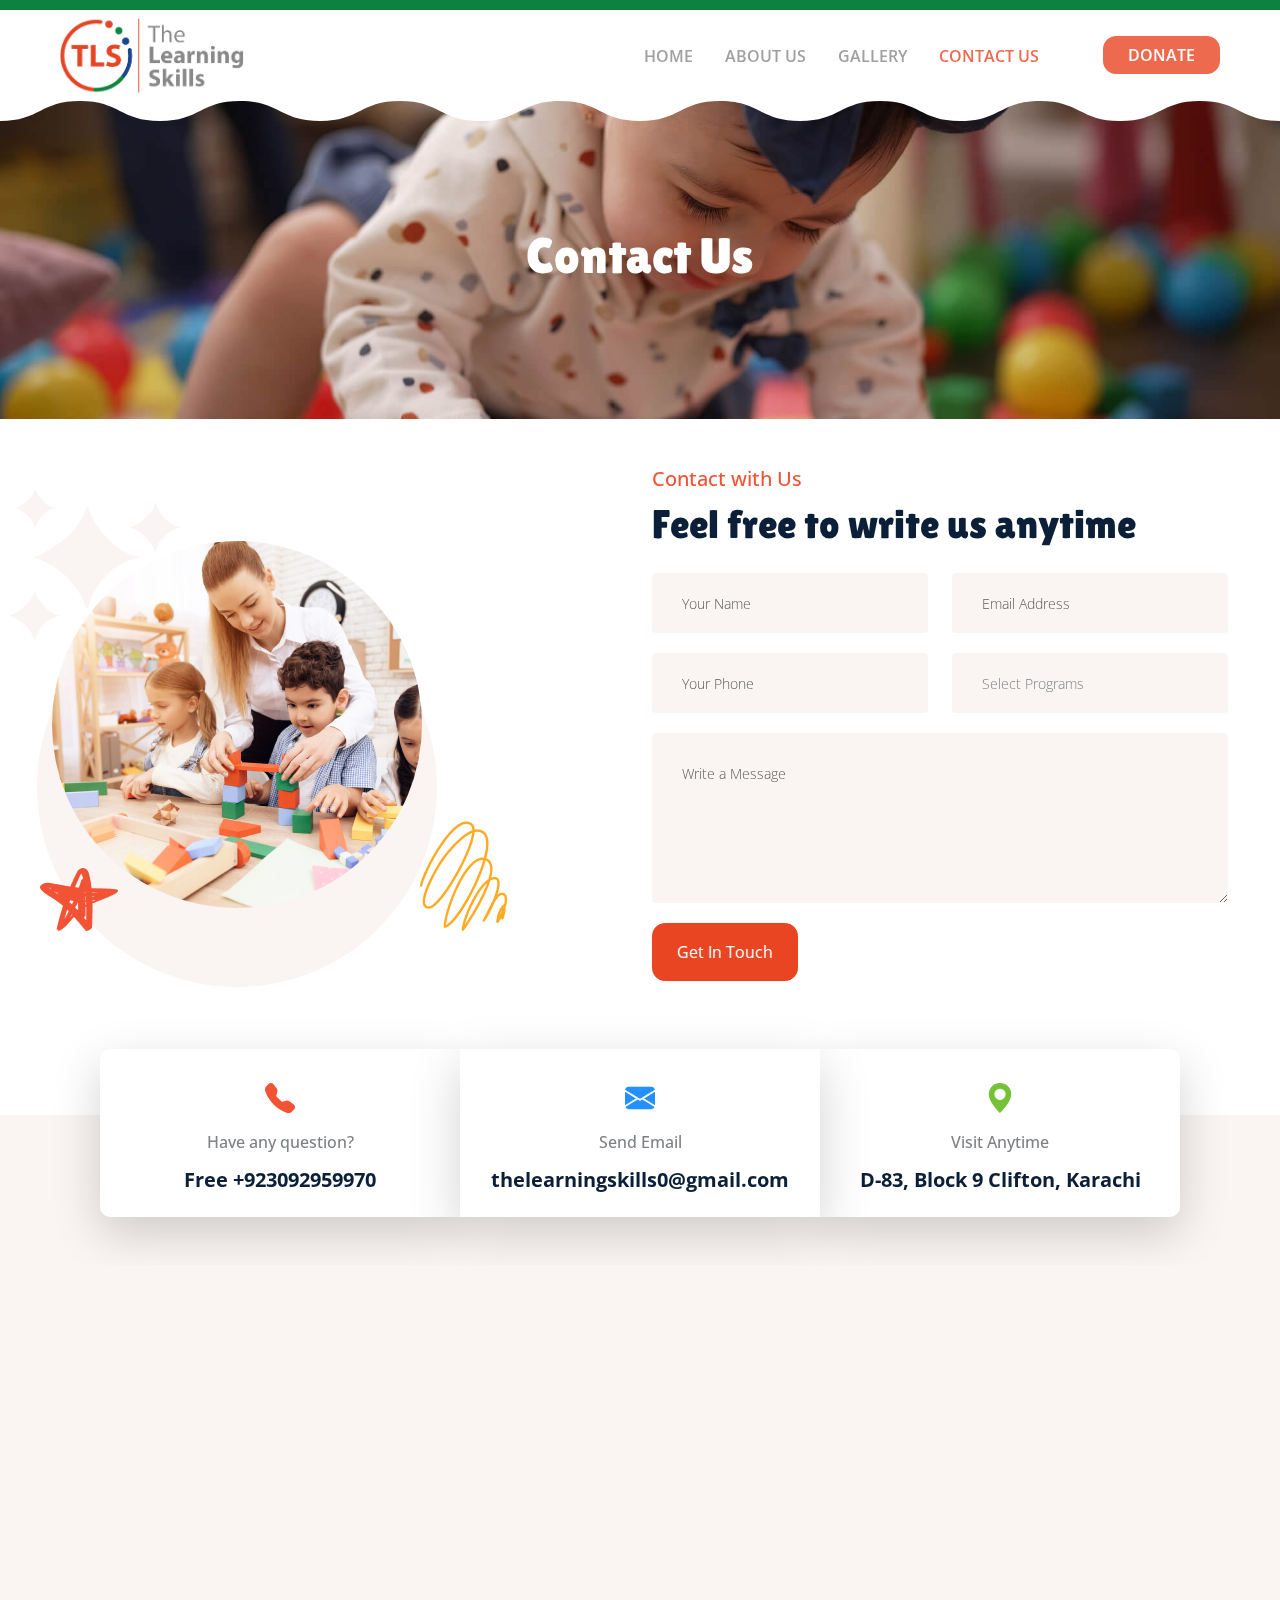
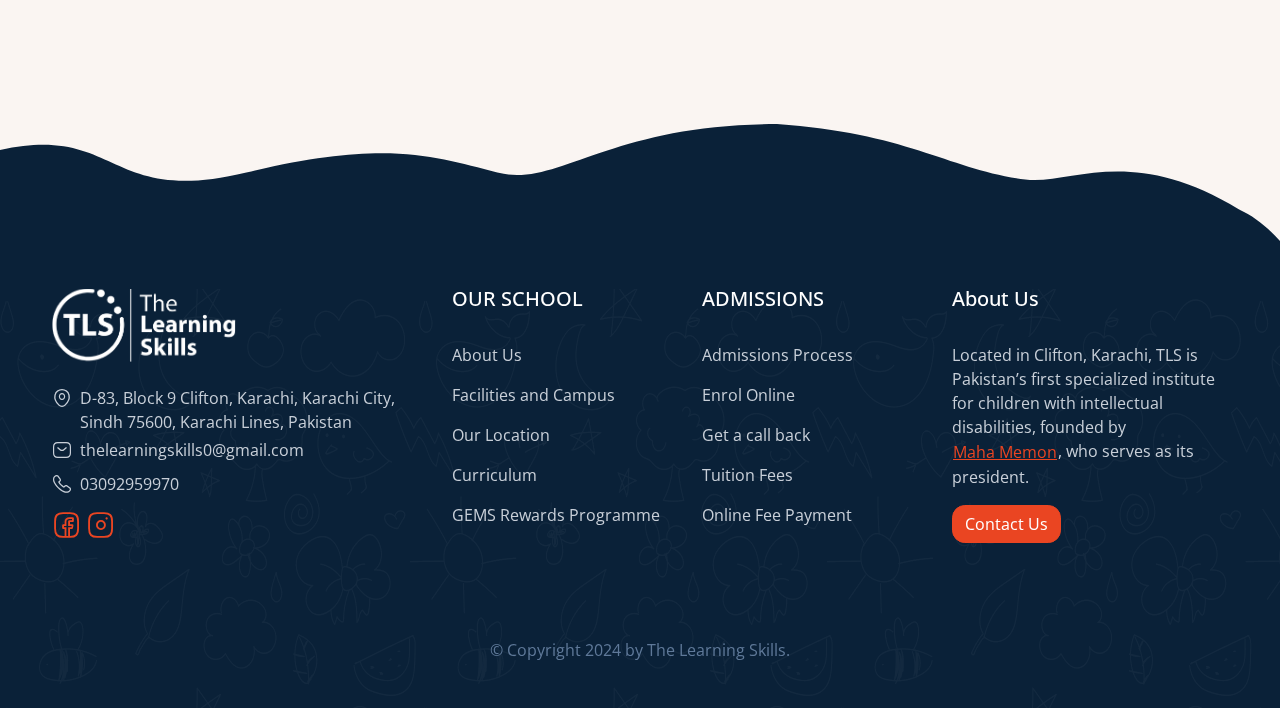
==== contact.html @ d4bbe0c6 "Final version from freelancer" ====
<!doctype html>
<html lang="en">

<head>
  <!-- Required meta tags -->
  <meta charset="utf-8">
  <meta name="viewport" content="width=device-width, initial-scale=1">

  <!-- CSS -->
  <link href="/assets/styles/style.css" rel="stylesheet" crossorigin="anonymous">



  <link rel="icon" type="image/png" sizes="16x16" href="/favicon.ico">


  <title>The Learning Skills</title>
</head>

<body>

  <header>
    <nav class="navbar navbar-expand-lg">
      <div class="container-fluid">
        <a class="navbar-brand" href="/index.html">The Learning Skills</a>
        <button class="navbar-toggler" type="button" data-bs-toggle="offcanvas" data-bs-target="#navbarSupportedContent"
          aria-controls="navbarSupportedContent" aria-expanded="false" aria-label="Toggle navigation">
         <i class="icon-menu-1"></i>
        </button>
        <div class="offcanvas offcanvas-end" tabindex="-1" id="navbarSupportedContent"
          aria-labelledby="navbarSupportedContentLabel">
          <div class="offcanvas-header">
            <h5 class="offcanvas-title" id="navbarSupportedContentLabel">Menu</h5>
            <button type="button" class="btn-close text-reset" data-bs-dismiss="offcanvas" aria-label="Close"></button>
          </div>
          <div class="offcanvas-body">
            <ul class="navbar-nav mb-2 mb-lg-0 ms-auto">
              <li class="nav-item">
                <a class="nav-link" aria-current="page" href="/index.html">Home</a>
              </li>
              <li class="nav-item">
                <a class="nav-link" aria-current="page" href="/about-us.html">About Us</a>
              </li>
              <li class="nav-item">
                <a class="nav-link" href="/gallery.html">Gallery</a>
              </li>
              <li class="nav-item">
                <a class="nav-link active" href="/contact.html">Contact Us</a>
              </li>
              <li class="nav-item my-xl-0 my-lg-0 my-1">
                <a href="/donate.html" class="btn btn-primary px-4 ms-lg-5">Donate</a>
              </li>
            </ul>
          </div>
        </div>
      </div>
    </nav>
  </header>
  <section class="subpage-header">
    <div class="inner-header d-flex align-items-center justify-content-center">
      <h3 class="bubbly-fonts-h3">Contact Us</h3>
    </div>
  </section>

  <section class="mt-5">
    <div class="container">
        <div class="row">
            <div class="col-md-6 d-flex align-items-center mb-md-0 mb-lg-0 mb-5 position-relative">
                <div class="img-section">
                    <img src="./assets/images/contact-rounded-img.jpg" alt="Contact Image"
                        class="img-fluid contact-rounded-image mb-md-0 mb-lg-0 mb-5">
                </div>
                <div class="stars-shape">
                    <img src="./assets/images/contact-stars.png" class="stars-img" alt="">
                </div>
                <div class="orange-star-shape">
                    <img src="./assets/images/contact-orange-star.png" class="orange-star" alt="">
                </div>
                <div class="zigzag-shape">
                    <img src="./assets/images/contact-zigzag-shape.png" class="zigzag" alt="">
                </div>
            </div>
            <div class="col-md-6">
                <h6 class="contact-heading">Contact with Us</h6>
                <h3 class="contact-subheading  mb-4">Feel free to write us anytime</h3>
                <form>
                    <div class="form-row row">
                        <div class="form-group col-md-6">
                            <input type="text" class="form-control contact-input" placeholder="Your Name">
                        </div>
                        <div class="form-group col-md-6">
                            <input type="email" class="form-control contact-input" placeholder="Email Address">
                        </div>
                    </div>
                    <div class="form-row row">
                        <div class="form-group col-md-6">
                            <input type="text" class="form-control contact-input" placeholder="Your Phone">
                        </div>
                        <div class="form-group col-md-6 position-relative">
                            <select class="form-control contact-input">
                                <option selected>Select Programs</option>
                                <option>Program 1</option>
                                <option>Program 2</option>
                                <option>Program 3</option>
                            </select>
                            <i class="fas fa-chevron-down select-icon"></i>
                        </div>
                    </div>
                    <div class="form-group">
                        <textarea class="form-control contact-input contact-textarea" rows="4"
                            placeholder="Write a Message"></textarea>
                    </div>
                    <button type="submit" class="btn btn-primary px-4 py-3">
                      Get In Touch
                    </button>
                </form>
            </div>
        </div>
    </div>
  </section>

  <section class="contact-info" style="margin-top: -400px;">
    <div class="container">
      <div class="contact-info-inner">
        <div class="row g-0 p-5 ">
          <div class="col-md-12 col-lg-4">
            <div class="contact-info-item contact-info-left-card shadow-lg ">
              <i class="icon-telephone contact-info-icon">
                <svg xmlns="http://www.w3.org/2000/svg" width="30" height="30" fill="#f25334"
                  class="bi bi-telephone-fill" viewBox="0 0 16 16">
                  <path fill-rule="evenodd"
                    d="M1.885.511a1.745 1.745 0 0 1 2.61.163L6.29 2.98c.329.423.445.974.315 1.494l-.547 2.19a.68.68 0 0 0 .178.643l2.457 2.457a.68.68 0 0 0 .644.178l2.189-.547a1.75 1.75 0 0 1 1.494.315l2.306 1.794c.829.645.905 1.87.163 2.611l-1.034 1.034c-.74.74-1.846 1.065-2.877.702a18.6 18.6 0 0 1-7.01-4.42 18.6 18.6 0 0 1-4.42-7.009c-.362-1.03-.037-2.137.703-2.877z" />
                </svg>
              </i>
              <p class="contact-info-text">Have any question?</p>
              <h3 class="contact-info-title">
                <a href="#">Free +923092959970</a>
              </h3>
            </div>
          </div>
          <div class="col-md-12 col-lg-4">
            <div class="contact-info-item contact-info-middle-card shadow-lg">
              <i class=" icon-email contact-info-icon">
                <svg xmlns="http://www.w3.org/2000/svg" width="30" height="30" fill="#2390FF"
                  class="bi bi-envelope-fill" viewBox="0 0 16 16">
                  <path
                    d="M.05 3.555A2 2 0 0 1 2 2h12a2 2 0 0 1 1.95 1.555L8 8.414zM0 4.697v7.104l5.803-3.558zM6.761 8.83l-6.57 4.027A2 2 0 0 0 2 14h12a2 2 0 0 0 1.808-1.144l-6.57-4.027L8 9.586zm3.436-.586L16 11.801V4.697z" />
                </svg>
              </i>
              <p class="contact-info-text">Send Email</p>
              <h3 class="contact-info-title">
                <a href="#">thelearningskills0@gmail.com</a>
              </h3>
            </div>
          </div>
          <div class="col-md-12 col-lg-4">
            <div class="contact-info-item contact-info-right-card shadow-lg ">
              <i class=" icon-email contact-info-icon">
                <svg xmlns="http://www.w3.org/2000/svg" width="30" height="30" fill="#75C137" class="bi bi-geo-alt-fill"
                  viewBox="0 0 16 16">
                  <path d="M8 16s6-5.686 6-10A6 6 0 0 0 2 6c0 4.314 6 10 6 10m0-7a3 3 0 1 1 0-6 3 3 0 0 1 0 6" />
                </svg>
              </i>
              <p class="contact-info-text">Visit Anytime</p>
              <h3 class="contact-info-title">
                <a href="#">D-83, Block 9 Clifton, Karachi</a>
              </h3>
            </div>
          </div>
        </div>
      </div>
    </div>
  </section>

  <section class="contact-map position-relative">
    <div class="google-map google-map-contact">
      <iframe class="map-contact" src="https://www.google.com/maps/embed?pb=!1m17!1m12!1m3!1d3616.7806997971124!2d67.03446607609806!3d24.97357484072061!2m3!1f0!2f0!3f0!3m2!1i1024!2i768!4f13.1!3m2!1m1!2zMjTCsDU4JzI0LjkiTiA2N8KwMDInMTMuNCJF!5e0!3m2!1sen!2s!4v1716667393239!5m2!1sen!2s" width="600" height="450" style="border:0;" allowfullscreen="" loading="lazy" referrerpolicy="no-referrer-when-downgrade"></iframe>

    </div>
  </section>


  <footer>
    <div class="container">
      <div class="row">
        <div class="col-12 col-md-4 mb-4">
          <a class="footer-brand" href="#">The Learning Skills</a>
          <p class="mt-4 ">
          <p class="mt-4 mb-1 d-flex align-item-start">
          <i class="icon-location footer-icon me-2"></i> D-83, Block 9 Clifton, Karachi, Karachi City, Sindh 75600, Karachi Lines, Pakistan
          </p>
          <p class="d-flex align-item-center mb-1">
            <i class="icon-sms footer-icon me-2"></i> <a href="mailto:thelearningskills0@gmail.com" class="email-link p-0">thelearningskills0@gmail.com</a>
          </p>
          <p class="d-flex align-item-center mb-1">
            <i class="icon-call footer-icon me-2"></i> 03092959970
          </p>
          <p>
            <a href="https://www.facebook.com/TheLearningSkills" class="btn btn-link p-0 td-none">
              <i class="icon-facebook social-icon"></i>
            </a>
            <a href="https://www.instagram.com/the_learningskills" class="btn btn-link p-0 td-none">
              <i class="icon-instagram social-icon"></i>
            </a>
          </p>
        </div>
        <div class="col-12 col-md-5 mb-4">
          <div class="row">
            <div class="col-6">
              <h5 class="mb-4">OUR SCHOOL</h5>
              <ul class="navbar-nav">
                <li class="nav-item">
                  <a class="nav-link active" aria-current="page" href="#">About Us</a>
                </li>
                <li class="nav-item">
                  <a class="nav-link" href="#">Facilities and Campus</a>
                </li>
                <li class="nav-item">
                  <a class="nav-link">Our Location</a>
                </li>
                <li class="nav-item">
                  <a class="nav-link">Curriculum</a>
                </li>
                <li class="nav-item">
                  <a class="nav-link">GEMS Rewards Programme</a>
                </li>
              </ul>
            </div>
            <div class="col-6">
              <h5 class="mb-4">ADMISSIONS</h5>
              <ul class="navbar-nav">
                <li class="nav-item">
                  <a class="nav-link active" aria-current="page" href="#">Admissions Process</a>
                </li>
                <li class="nav-item">
                  <a class="nav-link" href="#">Enrol Online</a>
                </li>
                <li class="nav-item">
                  <a class="nav-link">Get a call back</a>
                </li>
                <li class="nav-item">
                  <a class="nav-link">Tuition Fees</a>
                </li>
                <li class="nav-item">
                  <a class="nav-link">Online Fee Payment</a>
                </li>
              </ul>
            </div>
          </div>
        </div>
        <div class="col-12 col-md-3 mb-4">
          <h5 class="mb-4">About Us</h5>
          <p class="pt-2">
            Located in Clifton, Karachi, TLS is Pakistan’s
            first specialized institute for children with intellectual disabilities,
            founded by <a href="#" class="btn btn-link p-0">Maha Memon</a>, who serves as its president.
          </p>
          <button type="button" class="btn btn-primary">
            Contact Us
          </button>
        </div>

        <div class="col-12">
          <p class="text-center mt-5 copy-right">© Copyright 2024 by The Learning Skills.</p>
        </div>
      </div>
    </div>
  </footer>

  <!-- Optional JavaScript; choose one of the two! -->
  <script src="/assets/js/bootstrap.bundle.min.js"
    crossorigin="anonymous"></script>

</body>

</html>
---- assets/styles/style.css ----
@import url("https://fonts.googleapis.com/css2?family=Lilita+One&family=Reddit+Mono:wght@200..900&display=swap");
@import url('https://fonts.googleapis.com/css2?family=Open+Sans:ital,wght@0,300..800;1,300..800&display=swap');

@import url(bootstrap.css);
/* @import url(animate.min.css); */
@import url(font-icon.css);

.owl-carousel .owl-item {
  width: 100%;
  /* height: 200px; */
  display: block;
  /* background: var(--bs-dark); */
  color: #fff;
  padding: 20px;
}

body {
  font-family: "Open Sans", monospace;
  font-optical-sizing: auto;
  font-weight: 400;
  font-style: normal;
  overflow-x: hidden !important;
}

/* ///// Header Section Start ///// */

.bubbly-fonts {
  font-family: "Lilita One", monospace;
  font-size: 16px;
}

.bubbly-fonts-h3 {
  font-family: "Lilita One", monospace;
  font-size: 50px;
  color: #fff;
}

.container-fluid {
  padding: 0 60px;
}

.navbar-toggler {
  border: none !important;
  font-size: 45px;
  color: #e94727;
}

nav {
  background-color: #fff;
  border-top: 10px solid var(--bs-success);
}

nav:before {
  content: "";
  width: 100%;
  height: 20px;
  z-index: 1;
  bottom: -20px;
  position: absolute;
  background-color: #fff;
  -webkit-mask: url("data:image/svg+xml;utf8,<svg xmlns='http://www.w3.org/2000/svg' viewBox='0 0 1920 20'><path d='M-1.74846e-06 0.000173574L0 20.0002C40 20.0002 40 0.000164355 80.01 0.000160857C120.01 0.00015736 120.01 20.0002 160.02 20.0002C200.02 20.0002 200.02 0.000150365 240.02 0.000146869C280.02 0.000143372 280.02 20.0001 320.02 20.0001C360.02 20.0001 360.02 0.000136378 400.02 0.000132881C440.02 0.000129384 440.02 20.0001 480.02 20.0001C520.02 20.0001 520.02 0.00012239 560.02 0.000118893C600.02 0.000115396 600.02 20.0001 640.02 20.0001C680.02 20.0001 680.02 0.000108402 720.02 0.000104906C760.02 0.000101409 760.02 20.0001 800.02 20.0001C840.02 20.0001 840.02 9.44148e-05 880.02 9.09179e-05C920.02 8.7421e-05 920.02 20.0001 960.01 20.0001C1000.01 20.0001 1000.01 8.04281e-05 1040.01 7.69312e-05C1080.01 7.34343e-05 1080.01 20.0001 1120.01 20.0001C1160.01 20.0001 1160.01 6.64404e-05 1200.01 6.29435e-05C1240.01 5.94466e-05 1240.01 20.0001 1280.01 20.0001C1320.01 20.0001 1320.01 5.24528e-05 1360.01 4.89559e-05C1400.01 4.5459e-05 1400.01 20 1440.01 20C1480.01 20 1480.01 3.84651e-05 1520.01 3.49682e-05C1560.01 3.14713e-05 1560.01 20 1600.01 20C1640.01 20 1640.01 2.44775e-05 1680.01 2.09806e-05C1720 1.74846e-05 1720 20 1760 20C1800 20 1800 1.04907e-05 1840 6.99382e-06C1880 3.49691e-06 1880 20 1920 20L1920 5.72205e-06L-1.74846e-06 0.000173574Z'/></svg>");
  mask: url("data:image/svg+xml;utf8,<svg xmlns='http://www.w3.org/2000/svg' viewBox='0 0 1920 20'><path d='M-1.74846e-06 0.000173574L0 20.0002C40 20.0002 40 0.000164355 80.01 0.000160857C120.01 0.00015736 120.01 20.0002 160.02 20.0002C200.02 20.0002 200.02 0.000150365 240.02 0.000146869C280.02 0.000143372 280.02 20.0001 320.02 20.0001C360.02 20.0001 360.02 0.000136378 400.02 0.000132881C440.02 0.000129384 440.02 20.0001 480.02 20.0001C520.02 20.0001 520.02 0.00012239 560.02 0.000118893C600.02 0.000115396 600.02 20.0001 640.02 20.0001C680.02 20.0001 680.02 0.000108402 720.02 0.000104906C760.02 0.000101409 760.02 20.0001 800.02 20.0001C840.02 20.0001 840.02 9.44148e-05 880.02 9.09179e-05C920.02 8.7421e-05 920.02 20.0001 960.01 20.0001C1000.01 20.0001 1000.01 8.04281e-05 1040.01 7.69312e-05C1080.01 7.34343e-05 1080.01 20.0001 1120.01 20.0001C1160.01 20.0001 1160.01 6.64404e-05 1200.01 6.29435e-05C1240.01 5.94466e-05 1240.01 20.0001 1280.01 20.0001C1320.01 20.0001 1320.01 5.24528e-05 1360.01 4.89559e-05C1400.01 4.5459e-05 1400.01 20 1440.01 20C1480.01 20 1480.01 3.84651e-05 1520.01 3.49682e-05C1560.01 3.14713e-05 1560.01 20 1600.01 20C1640.01 20 1640.01 2.44775e-05 1680.01 2.09806e-05C1720 1.74846e-05 1720 20 1760 20C1800 20 1800 1.04907e-05 1840 6.99382e-06C1880 3.49691e-06 1880 20 1920 20L1920 5.72205e-06L-1.74846e-06 0.000173574Z'/></svg>");
  -webkit-mask-repeat: no-repeat;
  mask-repeat: no-repeat;
  -webkit-mask-position: center center;
  mask-position: center center;
  -webkit-mask-size: cover;
  mask-size: cover;
}

.navbar-brand {
  background: url(/assets/images/logo-transparent.png) no-repeat;
  width: 185px;
  height: 75px;
  display: inline-block;
  background-size: 100%;
  background-position: -1px;
  font-size: 0;
}

.navbar-toggler:focus {
  box-shadow: none !important;
  ;
}

header .navbar-nav li a {
  text-transform: uppercase;
  font-weight: 600;
  color: var(--bs-info);
}

header .navbar-nav li .btn {
  color: #fff !important;
}

.offcanvas .navbar-nav li a {
  color: var(--bs-info);
  ;
}

.offcanvas {
  background-color: black;
  opacity: 0.8;
}

.offcanvas-title {
  color: white !important;
  ;
}

.offcanvas .btn-close {
  background-color: transparent !important;
  border: none !important;
  opacity: 1 !important;
}

.offcanvas .btn-close::before {
  content: '\00d7';
  color: #c43f23 !important;
  font-size: 2rem;
  display: inline-block;
  line-height: 1;
}

.offcanvas .navbar-nav li a.active {
  color: var(--bs-primary) !important;
}

header .navbar-nav li a.active {
  color: var(--bs-primary) !important;
}

.header-banner {
  height: 900px;
}

.header-banner .banner-image {
  background: url(/assets/images/hero-banner-1.jpg) no-repeat;
  -webkit-mask: url("data:image/svg+xml;charset=utf-8,%3Csvg xmlns='http://www.w3.org/2000/svg' viewBox='0 0 300.000000 155.000000'%3E%3Cg transform='translate(0.000000,155.000000) scale(0.050000,-0.050000)'%3E%3Cpath d='M0 2202 l0 -898 107 -98 c336 -307 778 -396 1673 -338 1155 75 1402 22 2010 -438 720 -545 1436 -578 2085 -96 l125 93 0 1336 0 1337 -3000 0 -3000 0 0 -898z'/%3E%3C/g%3E%3C/svg%3E");
  mask: url("data:image/svg+xml;charset=utf-8,%3Csvg xmlns='http://www.w3.org/2000/svg' viewBox='0 0 300.000000 155.000000'%3E%3Cg transform='translate(0.000000,155.000000) scale(0.050000,-0.050000)'%3E%3Cpath d='M0 2202 l0 -898 107 -98 c336 -307 778 -396 1673 -338 1155 75 1402 22 2010 -438 720 -545 1436 -578 2085 -96 l125 93 0 1336 0 1337 -3000 0 -3000 0 0 -898z'/%3E%3C/g%3E%3C/svg%3E");
  -webkit-mask-repeat: no-repeat;
  mask-repeat: no-repeat;
  -webkit-mask-position: right bottom;
  mask-position: right bottom;
  -webkit-mask-size: cover;
  mask-size: cover;
  width: 100%;
  height: 900px;
  position: absolute;
}

.banner-box {
  position: relative;
  display: inline-block;
  width: 100%;
  height: 595px;
  margin-top: 100px;
}

.baner-content {
  position: absolute;
  left: 0;
  top: 0;
  max-width: 688px;
  width: 100%;
  height: 100%;
  background-color: #0b2038;
  -webkit-mask: url("data:image/svg+xml;utf8,%3Csvg xmlns='http://www.w3.org/2000/svg' viewBox='0 0 688 595'%3E%3Cpath d='M139.475 566.559C208.853 583.07 284.416 559.993 354.832 559.437C422.121 558.905 483.405 599.232 550.937 593.523C615.189 588.063 663.783 543.166 680.195 481.606C692.949 433.721 687.004 382.805 676.003 334.468C651.335 225.97 598.345 119.514 508.015 54.5182C390.294 -30.2056 231.87 -10.3784 124.798 82.0047C50.1798 146.391 5.68925 242.161 0.529374 339.079C-4.0316 424.54 28.6349 519.801 107.176 555.536C117.75 560.345 128.563 563.969 139.475 566.559Z'/%3E%3C/svg%3E");
  mask: url("data:image/svg+xml;utf8,%3Csvg xmlns='http://www.w3.org/2000/svg' viewBox='0 0 688 595'%3E%3Cpath d='M139.475 566.559C208.853 583.07 284.416 559.993 354.832 559.437C422.121 558.905 483.405 599.232 550.937 593.523C615.189 588.063 663.783 543.166 680.195 481.606C692.949 433.721 687.004 382.805 676.003 334.468C651.335 225.97 598.345 119.514 508.015 54.5182C390.294 -30.2056 231.87 -10.3784 124.798 82.0047C50.1798 146.391 5.68925 242.161 0.529374 339.079C-4.0316 424.54 28.6349 519.801 107.176 555.536C117.75 560.345 128.563 563.969 139.475 566.559Z'/%3E%3C/svg%3E");
  -webkit-mask-repeat: no-repeat;
  mask-repeat: no-repeat;
  -webkit-mask-position: top left;
  mask-position: top left;
  -webkit-mask-size: cover;
  mask-size: cover;
  transition: transform 1000ms ease, opacity 1000ms ease;
  opacity: 0.97;
  transform: translateY(130px);
  display: flex;
  align-items: baseline;
  justify-content: center;
  flex-direction: column;
  padding: 0 135px;
  z-index: 1;
}

.baner-content h3 {
  font-size: 75px;
  color: #fff;
  font-family: "Lilita One", monospace;
}

.banner-shape1 {
  position: absolute;
  left: -50px;
  top: 140px;
  transition: transform 1000ms ease, opacity 1000ms ease;
  opacity: 0;
  transform: translateX(-200px);
  max-width: 651px;

  opacity: 1;
  transform: translateX(0) translateY(0);
  transition-delay: 1900ms;
}

.banner-shape1 img {
  width: auto;
  -webkit-animation: rotated2 6s infinite linear;
  animation: rotated2 6s infinite linear;
}

.banner-shape22 {
  position: absolute;
  right: 120px;
  top: 100px;
  width: 326px;
  height: 202px;
  background-color: #fff;
  animation: zump-two 0.8s infinite alternate;
  -webkit-mask: url("data:image/svg+xml;utf8,%3Csvg xmlns='http://www.w3.org/2000/svg' viewBox='0 0 326 202'%3E%3Cpath d='M0.0993425 6.23688C0.0688836 5.03693 11.1619 3.49918 28.443 2.14441C45.749 0.878558 69.3459 0.0929856 94.3451 1.77232C119.28 3.5655 145.496 9.16228 166.673 17.438C171.916 19.6506 177.096 21.3632 181.693 23.6614C186.225 26.0734 190.474 28.2963 194.351 30.355C196.29 31.3843 198.142 32.3803 199.881 33.3122C201.556 34.358 203.083 35.4259 204.527 36.4021C207.416 38.3544 209.907 40.0536 211.887 41.4357C213.867 42.8179 216.272 44.4837 218.986 46.4275C221.668 48.3991 224.351 50.9846 227.47 53.6204C230.528 56.3117 233.866 59.2504 237.401 62.3449C240.967 65.4116 244.086 69.2751 247.71 72.9584C251.212 76.7528 254.917 80.5863 258.549 84.7085C261.91 89.0222 265.353 93.4276 268.853 97.8942C276.065 106.633 282.147 116.399 288.276 125.787C312.219 163.69 327.27 200.52 325.445 201.396C322.929 202.678 303.951 167.908 278.032 132.802C271.4 124.15 264.938 115.009 257.542 107.051C253.996 102.962 250.477 98.9036 247.042 94.937C243.329 91.2786 239.699 87.7118 236.208 84.298C232.656 80.9397 229.551 77.3984 226.085 74.6873C222.68 71.9207 219.475 69.2515 216.521 66.8575C213.535 64.4912 210.961 62.0864 208.442 60.3566C205.895 58.5963 203.656 57.1139 201.818 55.8263C199.979 54.5387 197.716 52.9675 195.058 51.0848C193.728 50.1726 192.345 49.141 190.814 48.1314C189.22 47.2357 187.54 46.3065 185.776 45.2857C182.246 43.3023 178.406 41.0992 174.278 38.7653C170.121 36.4591 165.38 34.7386 160.606 32.4902C141.279 24.0411 116.98 17.4849 93.0221 14.1899C69.034 10.9226 45.7595 9.853 28.5258 8.98849C11.3171 8.2129 0.157573 7.46741 0.0993425 6.23688Z'/%3E%3C/svg%3E");
  mask: url("data:image/svg+xml;utf8,%3Csvg xmlns='http://www.w3.org/2000/svg' viewBox='0 0 326 202'%3E%3Cpath d='M0.0993425 6.23688C0.0688836 5.03693 11.1619 3.49918 28.443 2.14441C45.749 0.878558 69.3459 0.0929856 94.3451 1.77232C119.28 3.5655 145.496 9.16228 166.673 17.438C171.916 19.6506 177.096 21.3632 181.693 23.6614C186.225 26.0734 190.474 28.2963 194.351 30.355C196.29 31.3843 198.142 32.3803 199.881 33.3122C201.556 34.358 203.083 35.4259 204.527 36.4021C207.416 38.3544 209.907 40.0536 211.887 41.4357C213.867 42.8179 216.272 44.4837 218.986 46.4275C221.668 48.3991 224.351 50.9846 227.47 53.6204C230.528 56.3117 233.866 59.2504 237.401 62.3449C240.967 65.4116 244.086 69.2751 247.71 72.9584C251.212 76.7528 254.917 80.5863 258.549 84.7085C261.91 89.0222 265.353 93.4276 268.853 97.8942C276.065 106.633 282.147 116.399 288.276 125.787C312.219 163.69 327.27 200.52 325.445 201.396C322.929 202.678 303.951 167.908 278.032 132.802C271.4 124.15 264.938 115.009 257.542 107.051C253.996 102.962 250.477 98.9036 247.042 94.937C243.329 91.2786 239.699 87.7118 236.208 84.298C232.656 80.9397 229.551 77.3984 226.085 74.6873C222.68 71.9207 219.475 69.2515 216.521 66.8575C213.535 64.4912 210.961 62.0864 208.442 60.3566C205.895 58.5963 203.656 57.1139 201.818 55.8263C199.979 54.5387 197.716 52.9675 195.058 51.0848C193.728 50.1726 192.345 49.141 190.814 48.1314C189.22 47.2357 187.54 46.3065 185.776 45.2857C182.246 43.3023 178.406 41.0992 174.278 38.7653C170.121 36.4591 165.38 34.7386 160.606 32.4902C141.279 24.0411 116.98 17.4849 93.0221 14.1899C69.034 10.9226 45.7595 9.853 28.5258 8.98849C11.3171 8.2129 0.157573 7.46741 0.0993425 6.23688Z'/%3E%3C/svg%3E");
  -webkit-mask-repeat: no-repeat;
  mask-repeat: no-repeat;
  -webkit-mask-position: top left;
  mask-position: top left;
  -webkit-mask-size: cover;
  mask-size: cover;
  transition: transform 1000ms ease, opacity 1000ms ease;
  opacity: 0.98;
  transform: translateX(-200px);
}

.banner-shape3 {
  position: absolute;
  left: -76px;
  top: 95px;
  width: 173px;
  height: 175px;
  background-color: #f25334;
  mix-blend-mode: multiply;
  -webkit-animation: rotated2 6s infinite linear;
  animation: rotated2 6s infinite linear;
  -webkit-mask: url("data:image/svg+xml;utf8,%3Csvg xmlns='http://www.w3.org/2000/svg' viewBox='0 0 173 175'%3E%3Cpath d='M22.8794 144.286C-9.24992 109.584 -7.30505 55.2651 27.2359 22.9863C61.7769 -9.29245 115.844 -7.33853 147.974 27.3631C180.103 62.0647 180.531 134.399 153.653 159.487C126.814 184.615 55.0477 178.987 22.8794 144.286Z'/%3E%3C/svg%3E");
  mask: url("data:image/svg+xml;utf8,%3Csvg xmlns='http://www.w3.org/2000/svg' viewBox='0 0 173 175'%3E%3Cpath d='M22.8794 144.286C-9.24992 109.584 -7.30505 55.2651 27.2359 22.9863C61.7769 -9.29245 115.844 -7.33853 147.974 27.3631C180.103 62.0647 180.531 134.399 153.653 159.487C126.814 184.615 55.0477 178.987 22.8794 144.286Z'/%3E%3C/svg%3E");
  -webkit-mask-repeat: no-repeat;
  mask-repeat: no-repeat;
  -webkit-mask-position: top left;
  mask-position: top left;
  -webkit-mask-size: cover;
  mask-size: cover;
  transition: transform 1000ms ease, opacity 1000ms ease;
  opacity: 0.99;
  transform: translateX(-200px);
}

.banner-shape4 {
  position: absolute;
  left: 0;
  top: 240px;
  transition: transform 1000ms ease, opacity 1000ms ease;
  opacity: 0.98;
  transform: translateX(-140px);
}

.banner-shape4-inner {
  width: 85px;
  height: 85px;
  background-color: #ffaa23;
  border-radius: 50%;
  animation: zoomBig 3s linear infinite;
}

.banner-shape5 {
  position: absolute;
  z-index: 2;
  right: 7px;
  bottom: -90px;
  transition: transform 1000ms ease, opacity 1000ms ease;
  opacity: 0.98;
  transform: translateX(-140px);
}

.banner-shape5-inner {
  width: 70px;
  height: 70px;
  background-color: #75c137;
  border-radius: 50%;
  animation: zoomBig 3s linear infinite;
}

@keyframes rotated2 {
  0% {
    transform: rotate(0);
  }

  100% {
    transform: rotate(-360deg);
  }
}

@keyframes zump-two {
  0% {
    transform: translateY(0) translateX(0);
  }

  100% {
    transform: translateY(-10px) translateX(-10px);
  }
}

@keyframes zoomBig {
  0% {
    transform: scale(1, 1);
  }

  50% {
    transform: scale(0.8, 0.8);
  }

  100% {
    transform: scale(1, 1);
  }
}

.subpage-header {
  position: relative;
  padding-top: 151.5px;
  padding-bottom: 166.5px;
}

.inner-header {
  position: absolute;
  top: 0;
  left: 0;
  right: 0;
  bottom: 0;
  background-repeat: no-repeat;
  background-position: bottom center;
  background-size: cover;
  background-image: url(/assets/images/page-header-bg-1-1.jpg);
}

/* ///// Header Section End ///// */


/* ///// Our Programs Section Start ///// */
.zindex-3 {
  position: relative;
  z-index: 3;
}

.program-section {
  position: relative;
  padding: 60px 0 0;
}

.program-section-bg {
  position: absolute;
  right: 0;
  top: 0;
  left: 0;
  margin: auto;
  text-align: center;
  z-index: -1;
}

.section-subtitle {
  color: #2390FF;
  text-align: center;
  font-size: 24px;
}

.section-title {
  font-size: 40px;
  color: #0a2138;
  text-align: center;
  font-family: "Lilita One", monospace;
  margin-bottom: 50px;
}

.program-one-card-shape-one {
  width: 32px;
  height: 43px;
  fill: #f25334;
}

.program-one-item-shape-two {
  width: 15px;
  height: 21px;
  fill: #f25334;
  opacity: 0.1;
  margin: -34px 0 0 9px;
}

.program-two-card-shape-one {
  width: 32px;
  height: 43px;
  fill: #76c137;
}

.program-two-card-shape-two {
  width: 15px;
  height: 21px;
  fill: #76c137;
  opacity: 0.1;
  margin: -34px 0 0 9px;
}

.program-three-card-shape-one {
  width: 32px;
  height: 43px;
  fill: #2290ff;
}

.program-three-card-shape-two {
  width: 15px;
  height: 21px;
  fill: #2290ff;
  opacity: 0.1;
  margin: -34px 0 0 9px;
}

.program-four-card-shape-one {
  width: 32px;
  height: 43px;
  fill: #ffaa23;
}

.program-four-card-shape-two {
  width: 15px;
  height: 21px;
  fill: #ffaa23;
  opacity: 0.1;
  margin: -34px 0 0 9px;
}

.program-one-card-shape {
  position: absolute;
  left: 65px;
  top: -15px;
  display: flex;
  align-items: center;
}


.common-bg {
  position: absolute;
  top: 0;
  left: 0;
  width: 100%;
  height: 100%;
  opacity: 0.1;
  transition: all 500ms ease;
}

.program-one-card-bg {
  background-color: #f25334;
  -webkit-mask: url("data:image/svg+xml;utf8,<svg xmlns='http://www.w3.org/2000/svg' viewBox='0 0 270 413'><path d='M232.489 370.49C168.721 379.888 101.476 430.507 60.5694 406C27.7404 386.337 -5.44522 328.132 9.56944 227.947C22.9257 138.686 -19.0511 45.3973 11.2635 32.2885C26.6526 25.6551 45.8927 44.6781 84 38.9924C94.5031 37.413 101.452 27.4749 121.5 17.4924C237.5 -40.2684 268.492 67.7316 268.492 100.544C269.865 119.022 269.33 138.264 267.19 156.454C256.313 249.189 296.97 361.014 232.489 370.49Z'/></svg>");
  mask: url("data:image/svg+xml;utf8,<svg xmlns='http://www.w3.org/2000/svg' viewBox='0 0 270 413'><path d='M232.489 370.49C168.721 379.888 101.476 430.507 60.5694 406C27.7404 386.337 -5.44522 328.132 9.56944 227.947C22.9257 138.686 -19.0511 45.3973 11.2635 32.2885C26.6526 25.6551 45.8927 44.6781 84 38.9924C94.5031 37.413 101.452 27.4749 121.5 17.4924C237.5 -40.2684 268.492 67.7316 268.492 100.544C269.865 119.022 269.33 138.264 267.19 156.454C256.313 249.189 296.97 361.014 232.489 370.49Z'/></svg>");
  -webkit-mask-repeat: no-repeat;
  mask-repeat: no-repeat;
  -webkit-mask-position: center center;
  mask-position: center center;
  -webkit-mask-size: cover;
  mask-size: contain;
}

.program-two-card-bg {
  background-color: #76c137;
  -webkit-mask: url("data:image/svg+xml;utf8,<svg xmlns='http://www.w3.org/2000/svg' viewBox='0 0 270 413'><path d='M232.489 370.49C168.721 379.888 101.476 430.507 60.5694 406C27.7404 386.337 -5.44522 328.132 9.56944 227.947C22.9257 138.686 -19.0511 45.3973 11.2635 32.2885C26.6526 25.6551 45.8927 44.6781 84 38.9924C94.5031 37.413 101.452 27.4749 121.5 17.4924C237.5 -40.2684 268.492 67.7316 268.492 100.544C269.865 119.022 269.33 138.264 267.19 156.454C256.313 249.189 296.97 361.014 232.489 370.49Z'/></svg>");
  mask: url("data:image/svg+xml;utf8,<svg xmlns='http://www.w3.org/2000/svg' viewBox='0 0 270 413'><path d='M232.489 370.49C168.721 379.888 101.476 430.507 60.5694 406C27.7404 386.337 -5.44522 328.132 9.56944 227.947C22.9257 138.686 -19.0511 45.3973 11.2635 32.2885C26.6526 25.6551 45.8927 44.6781 84 38.9924C94.5031 37.413 101.452 27.4749 121.5 17.4924C237.5 -40.2684 268.492 67.7316 268.492 100.544C269.865 119.022 269.33 138.264 267.19 156.454C256.313 249.189 296.97 361.014 232.489 370.49Z'/></svg>");
  -webkit-mask-repeat: no-repeat;
  mask-repeat: no-repeat;
  -webkit-mask-position: center center;
  mask-position: center center;
  -webkit-mask-size: cover;
  mask-size: contain;
}


.program-three-card-bg {
  background-color: #2290ff;
  -webkit-mask: url("data:image/svg+xml;utf8,<svg xmlns='http://www.w3.org/2000/svg' viewBox='0 0 270 413'><path d='M232.489 370.49C168.721 379.888 101.476 430.507 60.5694 406C27.7404 386.337 -5.44522 328.132 9.56944 227.947C22.9257 138.686 -19.0511 45.3973 11.2635 32.2885C26.6526 25.6551 45.8927 44.6781 84 38.9924C94.5031 37.413 101.452 27.4749 121.5 17.4924C237.5 -40.2684 268.492 67.7316 268.492 100.544C269.865 119.022 269.33 138.264 267.19 156.454C256.313 249.189 296.97 361.014 232.489 370.49Z'/></svg>");
  mask: url("data:image/svg+xml;utf8,<svg xmlns='http://www.w3.org/2000/svg' viewBox='0 0 270 413'><path d='M232.489 370.49C168.721 379.888 101.476 430.507 60.5694 406C27.7404 386.337 -5.44522 328.132 9.56944 227.947C22.9257 138.686 -19.0511 45.3973 11.2635 32.2885C26.6526 25.6551 45.8927 44.6781 84 38.9924C94.5031 37.413 101.452 27.4749 121.5 17.4924C237.5 -40.2684 268.492 67.7316 268.492 100.544C269.865 119.022 269.33 138.264 267.19 156.454C256.313 249.189 296.97 361.014 232.489 370.49Z'/></svg>");
  -webkit-mask-repeat: no-repeat;
  mask-repeat: no-repeat;
  -webkit-mask-position: center center;
  mask-position: center center;
  -webkit-mask-size: cover;
  mask-size: contain;
}

.program-four-card-bg {
  background-color: #ffaa23;
  -webkit-mask: url("data:image/svg+xml;utf8,<svg xmlns='http://www.w3.org/2000/svg' viewBox='0 0 270 413'><path d='M232.489 370.49C168.721 379.888 101.476 430.507 60.5694 406C27.7404 386.337 -5.44522 328.132 9.56944 227.947C22.9257 138.686 -19.0511 45.3973 11.2635 32.2885C26.6526 25.6551 45.8927 44.6781 84 38.9924C94.5031 37.413 101.452 27.4749 121.5 17.4924C237.5 -40.2684 268.492 67.7316 268.492 100.544C269.865 119.022 269.33 138.264 267.19 156.454C256.313 249.189 296.97 361.014 232.489 370.49Z'/></svg>");
  mask: url("data:image/svg+xml;utf8,<svg xmlns='http://www.w3.org/2000/svg' viewBox='0 0 270 413'><path d='M232.489 370.49C168.721 379.888 101.476 430.507 60.5694 406C27.7404 386.337 -5.44522 328.132 9.56944 227.947C22.9257 138.686 -19.0511 45.3973 11.2635 32.2885C26.6526 25.6551 45.8927 44.6781 84 38.9924C94.5031 37.413 101.452 27.4749 121.5 17.4924C237.5 -40.2684 268.492 67.7316 268.492 100.544C269.865 119.022 269.33 138.264 267.19 156.454C256.313 249.189 296.97 361.014 232.489 370.49Z'/></svg>");
  -webkit-mask-repeat: no-repeat;
  mask-repeat: no-repeat;
  -webkit-mask-position: center center;
  mask-position: center center;
  -webkit-mask-size: cover;
  mask-size: contain;
}

.program-card-one:hover .program-one-card-bg {
  opacity: 1;
}

.program-card-one:hover .program-two-card-bg {
  opacity: 1;
}

.program-card-one:hover .program-three-card-bg {
  opacity: 1;
}

.program-card-one:hover .program-four-card-bg {
  opacity: 1;
}


.program-card-one {
  position: relative;
  max-width: 270px;
  margin: 21px auto 30px;
  transition: 0.3s;
  padding: 51px 26.5px 16px;
  --accent-color: #F25334;
}

.program-one-card-image {
  position: relative;
  z-index: 2;
  overflow: hidden;
  width: 100%;
  margin-bottom: 26px;
  border-radius: 50px;
}

.program-one-card-content {
  position: relative;
}

.program-one-card-title {
  margin: 0;
  font-size: 20px;
  font-weight: 400;
  text-align: center;
  transition: all 200ms ease;
  margin-bottom: 6px;
  font-family: "Lilita One", monospace;
  color: #0a2138;
  transition: all 500ms ease;
}

.program-one-card-title:hover {
  text-decoration: underline;
}

.program-card-one:hover .program-one-card-title {
  color: white !important;
}

.program-one-card-age {
  line-height: 1;
  display: block;
  margin: 0 0 6px;
  transition: all 300ms ease;
  text-align: center;
}

.program-card-one:hover .program-one-card-age {
  color: white !important;
}

.program-one-card-text {
  line-height: 18px;
  display: block;
  margin: 0 0 24px;
  text-align: center;
  transition: all 300ms ease;
  color: #86878b;
}

.program-card-one:hover .program-one-card-text {
  color: white !important;
}

.program-card-btn {
  width: 48px;
  height: 48px;
  line-height: 44px;
  margin-left: 39px;
  font-size: 18px;
  color: #fff;
  transition: all 300ms ease;
  overflow: hidden;
  display: flex;
  align-items: center;
  justify-content: center;
  text-align: center;
  border-radius: 24px;
  border: none !important;
  text-decoration: none;

}

.program-card-one:hover .program-card-btn {
  background-color: white;
}

.program-card-btn i {
  color: white;
  font-size: 26px;
  text-decoration: none;
  display: flex;
  align-items: center;
  justify-content: center;
}

.program-card-one:hover .program-card-btn i {
  color: #000 !important;
}

.red-color {
  background-color: #f25334;
}

.green-color {
  background-color: #76c137;
}

.blue-color {
  background-color: #2290ff;
}

.yellow-color {
  background-color: #ffaa23;
}

.font-red {
  color: #f25334;
}

.font-green {
  color: #76c137;
}

.font-blue {
  color: #2290ff;
}

.font-yellow {
  color: #ffaa23;
}

.team-bg {
  position: absolute;
  right: 0;
  top: 550px;
  z-index: -1;
}

.team-bg svg {
  width: 1195px;
  fill: #faf5f2;
}

.banner-shape2 {
  position: relative;
  left: 52%;
  top: 160px;
  width: 207px;
  height: 157px;
  background-color: #ebf6f5;
  -webkit-mask: url("data:image/svg+xml;utf8,%3Csvg xmlns='http://www.w3.org/2000/svg' viewBox='0 0 326 202'%3E%3Cpath d='M0.0993425 6.23688C0.0688836 5.03693 11.1619 3.49918 28.443 2.14441C45.749 0.878558 69.3459 0.0929856 94.3451 1.77232C119.28 3.5655 145.496 9.16228 166.673 17.438C171.916 19.6506 177.096 21.3632 181.693 23.6614C186.225 26.0734 190.474 28.2963 194.351 30.355C196.29 31.3843 198.142 32.3803 199.881 33.3122C201.556 34.358 203.083 35.4259 204.527 36.4021C207.416 38.3544 209.907 40.0536 211.887 41.4357C213.867 42.8179 216.272 44.4837 218.986 46.4275C221.668 48.3991 224.351 50.9846 227.47 53.6204C230.528 56.3117 233.866 59.2504 237.401 62.3449C240.967 65.4116 244.086 69.2751 247.71 72.9584C251.212 76.7528 254.917 80.5863 258.549 84.7085C261.91 89.0222 265.353 93.4276 268.853 97.8942C276.065 106.633 282.147 116.399 288.276 125.787C312.219 163.69 327.27 200.52 325.445 201.396C322.929 202.678 303.951 167.908 278.032 132.802C271.4 124.15 264.938 115.009 257.542 107.051C253.996 102.962 250.477 98.9036 247.042 94.937C243.329 91.2786 239.699 87.7118 236.208 84.298C232.656 80.9397 229.551 77.3984 226.085 74.6873C222.68 71.9207 219.475 69.2515 216.521 66.8575C213.535 64.4912 210.961 62.0864 208.442 60.3566C205.895 58.5963 203.656 57.1139 201.818 55.8263C199.979 54.5387 197.716 52.9675 195.058 51.0848C193.728 50.1726 192.345 49.141 190.814 48.1314C189.22 47.2357 187.54 46.3065 185.776 45.2857C182.246 43.3023 178.406 41.0992 174.278 38.7653C170.121 36.4591 165.38 34.7386 160.606 32.4902C141.279 24.0411 116.98 17.4849 93.0221 14.1899C69.034 10.9226 45.7595 9.853 28.5258 8.98849C11.3171 8.2129 0.157573 7.46741 0.0993425 6.23688Z'/%3E%3C/svg%3E");
  mask: url("data:image/svg+xml;utf8,%3Csvg xmlns='http://www.w3.org/2000/svg' viewBox='0 0 326 202'%3E%3Cpath d='M0.0993425 6.23688C0.0688836 5.03693 11.1619 3.49918 28.443 2.14441C45.749 0.878558 69.3459 0.0929856 94.3451 1.77232C119.28 3.5655 145.496 9.16228 166.673 17.438C171.916 19.6506 177.096 21.3632 181.693 23.6614C186.225 26.0734 190.474 28.2963 194.351 30.355C196.29 31.3843 198.142 32.3803 199.881 33.3122C201.556 34.358 203.083 35.4259 204.527 36.4021C207.416 38.3544 209.907 40.0536 211.887 41.4357C213.867 42.8179 216.272 44.4837 218.986 46.4275C221.668 48.3991 224.351 50.9846 227.47 53.6204C230.528 56.3117 233.866 59.2504 237.401 62.3449C240.967 65.4116 244.086 69.2751 247.71 72.9584C251.212 76.7528 254.917 80.5863 258.549 84.7085C261.91 89.0222 265.353 93.4276 268.853 97.8942C276.065 106.633 282.147 116.399 288.276 125.787C312.219 163.69 327.27 200.52 325.445 201.396C322.929 202.678 303.951 167.908 278.032 132.802C271.4 124.15 264.938 115.009 257.542 107.051C253.996 102.962 250.477 98.9036 247.042 94.937C243.329 91.2786 239.699 87.7118 236.208 84.298C232.656 80.9397 229.551 77.3984 226.085 74.6873C222.68 71.9207 219.475 69.2515 216.521 66.8575C213.535 64.4912 210.961 62.0864 208.442 60.3566C205.895 58.5963 203.656 57.1139 201.818 55.8263C199.979 54.5387 197.716 52.9675 195.058 51.0848C193.728 50.1726 192.345 49.141 190.814 48.1314C189.22 47.2357 187.54 46.3065 185.776 45.2857C182.246 43.3023 178.406 41.0992 174.278 38.7653C170.121 36.4591 165.38 34.7386 160.606 32.4902C141.279 24.0411 116.98 17.4849 93.0221 14.1899C69.034 10.9226 45.7595 9.853 28.5258 8.98849C11.3171 8.2129 0.157573 7.46741 0.0993425 6.23688Z'/%3E%3C/svg%3E");
  -webkit-mask-repeat: no-repeat;
  mask-repeat: no-repeat;
  -webkit-mask-position: top left;
  mask-position: top left;
  -webkit-mask-size: cover;
  mask-size: cover;
  opacity: 0.98;
}

.team-card-img {
  position: relative;
  z-index: 2;
  overflow: hidden;
  width: 360px;
  margin-bottom: 32px;
  -webkit-mask: url('data:image/svg+xml;charset=utf-8,<svg xmlns="http://www.w3.org/2000/svg" viewBox="0 0 300.000000 323.000000"><g transform="translate(0.000000,323.000000) scale(0.050000,-0.050000)"><path d="M2604 6431 c-971 -184 -1745 -939 -2241 -2184 -795 -1996 -232 -3697 1377 -4154 2121 -604 4630 1739 4223 3945 -244 1322 -2087 2635 -3359 2393z"/></g></svg>');
  mask: url('data:image/svg+xml;charset=utf-8,<svg xmlns="http://www.w3.org/2000/svg" viewBox="0 0 300.000000 323.000000"><g transform="translate(0.000000,323.000000) scale(0.050000,-0.050000)"><path d="M2604 6431 c-971 -184 -1745 -939 -2241 -2184 -795 -1996 -232 -3697 1377 -4154 2121 -604 4630 1739 4223 3945 -244 1322 -2087 2635 -3359 2393z"/></g></svg>');
  -webkit-mask-repeat: no-repeat;
  mask-repeat: no-repeat;
  -webkit-mask-position: center center;
  mask-position: center center;
  -webkit-mask-size: cover;
  mask-size: contain;
}

.team-title {
  font-size: 30px;
  color: #0a2138;
  font-family: "Lilita One", monospace;
  text-align: center;
  margin-bottom: 0px;
}

.team-subtitle {
  color: #aeafb2;
  font-size: 16px;
  text-align: center;
  margin-bottom: 20px;
  font-weight: 500;
}

.progress-shape-bg {
  width: 100%;
}

.team-card-svg-middle {
  position: relative;
  top: 305px;
  left: 110px;
  height: 0;
}

.team-card-svg-middle svg {
  height: 216px;
  height: 96px;
}

.team-card-svg-top {
  position: relative;
  top: 0px;
  left: 150px;
  height: 0;
}

.team-card-svg-top svg {
  height: 157px;
  width: 207px;
}

.team-first-svg {
  fill: #ffeeeb;
}

.team-second-svg {
  fill: #fbeede;
}

.team-last-svg {
  fill: #eeefe0;
}

.mail-area {
  position: relative;
  z-index: 2;
  top: 20px;
}

.mail-bg {
  position: absolute;
  top: 0;
  left: 0;
  right: 0;
  margin: auto;
  width: 100%;
  height: 100%;
  background-color: var(--bs-secondary);
  -webkit-mask: url('data:image/svg+xml;utf8,<svg xmlns="http://www.w3.org/2000/svg" viewBox="0 0 1173 548" fill="currentColor"><path d="M92.7108 496.888C-94.4402 375.085 -29.3182 -135.027 609.69 34.2599C1199.73 166.696 1310.73 347.571 1014.97 522.311C861.508 607.891 1094.04 449.546 858.368 439.058C589.317 427.071 226.919 584.239 92.7108 496.888Z"/></svg>');
  mask: url('data:image/svg+xml;utf8,<svg xmlns="http://www.w3.org/2000/svg" viewBox="0 0 1173 548" fill="currentColor"><path d="M92.7108 496.888C-94.4402 375.085 -29.3182 -135.027 609.69 34.2599C1199.73 166.696 1310.73 347.571 1014.97 522.311C861.508 607.891 1094.04 449.546 858.368 439.058C589.317 427.071 226.919 584.239 92.7108 496.888Z"/></svg>');
  -webkit-mask-repeat: no-repeat;
  mask-repeat: no-repeat;
  -webkit-mask-position: top center;
  mask-position: top center;
  -webkit-mask-size: auto;
  mask-size: auto;
}

.mail-content {
  position: relative;
  z-index: 2;
  max-width: 64%;
  margin-left: 135px;
  text-align: left;
  padding: 0;
  top: 130px;
}

.mail-shape {
  position: relative;
  bottom: 273px;
  left: 10px;
}

.donate-btn {
  font-family: "Lilita One", monospace;
}

.mail-shape-1 {
  position: relative;
  top: 50px;
  height: 0;
}

.mail-shape-2 {
  position: relative;
  bottom: -510px;
  left: 742px;
  height: 0;
}

.mail-content p {
  font-size: 18px;
}

.mail-shape-animate {
  animation: float-bob-x 3s linear 0s infinite;
}

.mail-one {
  overflow: hidden !important;
}

/* ///// Our Programs Section End ///// */


/* ///// Shameel Section Start ///// */

.contact-rounded-image {
  border-radius: 50%;
  height: auto;
  width: 100%;
}

.head-rounded-image {
  border-radius: 50%;
  height: auto;
}

.contact-heading {
  font-size: 20px;
  color: #f25334;
  font-weight: 500;
}

.contact-subheading {
  font-family: "Lilita One", monospace;
  font-size: 2.5rem;
  font-weight: 500;
  color: #0b2038;
  line-height: 1.25em;
  margin-top: 5px;
}

.contact-input {
  display: block !important;
  width: 100% !important;
  height: 60px !important;
  background-color: #faf5f2 !important;
  color: #7e8185 !important;
  font-family: inherit !important;
  font-size: 14px !important;
  font-weight: lighter !important;
  border: none !important;
  outline: none !important;
  padding-left: 30px !important;
  padding-right: 30px !important;
  border-radius: 4px !important;
  margin-bottom: 20px !important;
}

.contact-textarea {
  height: 170px !important;
  padding-left: 30px;
  padding-top: 30px !important;
  font-weight: lighter;
}

.get-in-touch-button {
  background-color: #ff6347;
  border: none;
  padding: 11px 50px !important;
  font-size: 14px;
  font-family: inherit;
  font-weight: 500;
}

.get-in-touch-text {
  position: relative;
  color: inherit;
  z-index: 2;
  top: 1px;
}

.get-in-touch-button:hover {
  background-color: #ff4500;
}

.img-section::after {
  position: absolute;
  width: 400px;
  height: 400px;
  left: -15px;
  top: 46px;
  content: "";
  background-color: #faf5f2;
  border-radius: 50%;
  z-index: -1;
}

.select-wrapper {
  position: relative;
}

.img-section {
  position: relative;
}

.select-icon {
  position: absolute;
  top: 50%;
  right: 10px;
  transform: translateY(-50%);
  pointer-events: none;
  color: #000;
  /* Icon color */
}

.stars-shape {
  will-change: transform;
  transform: translate3d(0px, 12px, 0px);
  transition: transform 0.3s cubic-bezier(0, 0, 0, 1) 0s;
  position: absolute;
  left: 70px;
  top: 55px;
  z-index: -1;
}

.stars-img {
  max-width: 100%;
  height: auto;
  animation: zoomBig2 3s linear infinite;
}

.orange-star-shape {
  position: absolute;
  left: 100px;
  bottom: 150px;
  z-index: 2;
}

.orange-star {
  max-width: 100%;
  height: auto;
  animation: rotated 6s infinite linear;
}

.zigzag-shape {
  position: absolute;
  left: 500px;
  bottom: 150px;
  z-index: 2;
}

.zigzag {
  max-width: 100%;
  height: auto;
  animation: float-bob-x 4s linear 0s infinite;
}

/* Svg Movement Animations  */

@keyframes zoomBig2 {
  0% {
    transform: scale(1, 1);
  }

  50% {
    transform: scale(0.9, 0.9);
  }

  100% {
    transform: scale(1, 1);
  }
}

@keyframes rotated {
  0% {
    transform: rotate(0);
  }

  100% {
    transform: rotate(360deg);
  }
}

@keyframes float-bob-x {
  0% {
    transform: translateX(-30px);
  }

  50% {
    transform: translateX(-10px);
  }

  100% {
    transform: translateX(-30px);
  }
}

@keyframes cloudMove {
  0% {
    background-position: 100% -725px;
  }

  100% {
    background-position: 100% 0;
  }
}

/* Contact Section Media-Queries   */

@media (max-width: 768px) {
  .img-section::after {
    width: 400px;
    height: 400px;
    left: -15px;
    top: 20px;
  }

  .stars-shape {
    left: -76px;
    top: -10px;
  }

  .orange-star-shape {
    left: 0;
    bottom: 75px;
  }

  .zigzag-shape {
    left: 380px;
    bottom: 75px;
  }

  .contact-heading {
    font-size: 24px;
  }

  .contact-subheading {
    font-size: 40px;
  }

  .container {
    max-width: 100%;
  }
}

@media (min-width: 1200px) {
  .container {
    max-width: 1200px;
  }
}

@media (max-width: 992px) and (min-width: 768px) {
  .contact-rounded-image {
    position: relative;
    left: -30px;
  }

  .img-section::after {
    width: 370px;
    height: 370px;
    left: -45px;
    top: 20px;
  }

  .stars-shape {
    left: 0;
    top: -10px;
  }

  .orange-star-shape {
    left: 0;
    bottom: 75px;
  }

  .zigzag-shape {
    left: 300px;
    bottom: 75px;
  }
}

@media (max-width: 1200px) and (min-width: 992px) {
  .zigzag-shape {
    left: 350px;
    bottom: 50px;
  }

  .orange-star-shape {
    left: 0;
    bottom: 50px;
  }

  .stars-shape {
    left: -30px;
    top: 10px;
  }
}

@media (max-width: 2000px) and (min-width: 1200px) {
  .zigzag-shape {
    bottom: 50px;
    left: 380px;
  }

  .orange-star-shape {
    bottom: 50px;
    left: 0;
  }

  .stars-shape {
    left: -30px;
    top: 10px;
  }
}

/* funfact Section  */

.funfacts-heading {
  font-size: 20px;
  color: #ffaa23;
  font-weight: 500;
}

.funfacts-sub-heading {
  font-family: "Lilita One", monospace;
  font-size: 30px;
  font-weight: 500;
  line-height: 1.25em;
  margin-top: 5px;
}

.funfacts-section {
  background-color: #0b2038;
  color: #ffffff;
  display: flex;
  flex-wrap: wrap;
  overflow-x: hidden;
  margin: 70px 0;
}

.funfacts-bg-animation {
  position: absolute;
  left: 0;
  top: 0;
  width: 50%;
  height: 100%;
  background-position: left top;
  background-repeat: repeat;
  animation: cloudMove 80s linear 0s infinite;
  opacity: 0.3;
  z-index: 1;
}

.funfacts-content {
  flex: 1;
  padding: 50px;
  display: flex;
  flex-direction: column;
  justify-content: center;
  align-items: flex-start;
}

.funfacts-content h3 {
  font-size: 2.5rem;
  margin-bottom: 1.5rem;
  line-height: 1.25em;
}

.stat-box {
  background-color: #27496d;
  border-radius: 10px;
  padding: 20px;
  text-align: center;
  width: 200px;
  height: 150px;
  display: flex;
  flex-direction: column;
  justify-content: center;
  align-items: center;
}

.stat-box img {
  width: 40px;
  height: 40px;
  margin-bottom: 10px;
}

.funfacts-image {
  flex: 1;
  /* overflow: hidden; */
}

.funfacts-image img {
  width: 100%;
  height: 100%;
  object-fit: cover;
}

.funfact-stat {
  display: flex;
  flex-direction: column;
  justify-content: center;
  align-items: center;
  margin-bottom: 10px;
  position: relative;
}

.funfact-inner {
  background-color: #091b30;
  border-radius: 19px;
  z-index: 2;
  width: 100%;
}

.funfact-number {
  font-size: 1.5rem;
}

.funfact-label {
  font-size: 1rem;
}

/* Funfacts Media Queries  */

@media (max-width: 1200px) {
  .funfacts-bg-animation {
    width: 100%;
    height: 80%;
  }

  .funfact-stat {
    margin: 10 auto;
  }

  .funfacts-section {
    flex-direction: column;
    align-items: center;
  }

  .funfacts-content,
  .funfacts-image {
    width: 100%;
  }

  .funfacts-content {
    padding: 30px;
    align-items: center;
    text-align: center;
  }

  .funfacts-heading {
    font-size: 18px;
  }

  .funfacts-sub-heading {
    font-size: 28px;
  }

  .funfacts-content h2 {
    font-size: 2rem;
  }

  .stat-box {
    width: 150px;
    height: 100px;
    padding: 15px;
  }

  .stat-box img {
    width: 30px;
    height: 30px;
  }
}

@media (max-width: 992px) {
  .funfacts-section {
    flex-direction: column;
    align-items: center;
  }

  .funfacts-content,
  .funfacts-image {
    width: 100%;
  }

  .funfacts-content {
    padding: 20px;
    align-items: center;
    text-align: center;
  }

  .funfacts-heading {
    font-size: 16px;
  }

  .funfacts-sub-heading {
    font-size: 24px;
  }

  .funfacts-content h2 {
    font-size: 1.75rem;
  }

  .stat-box {
    width: 130px;
    height: 90px;
    padding: 10px;
  }

  .stat-box img {
    width: 25px;
    height: 25px;
  }
}

/* ///// Shameel Section Start ///// */

/* testimonial section */

.testimonial {
  position: relative;
}

.testimonial-section .testimonial-left-shape {
  position: absolute;
  left: 12%;
  top: 35%;
  animation: arrowMove 4s linear 0s infinite;
}

.testimonial-section .testimonial-right-shape {
  opacity: 0.3;
  position: absolute;
  right: 8%;
  top: 28%;
  animation: arrowMove 4s linear 0s infinite;
}

@keyframes arrowMove {

  0%,
  100% {
    transform: rotate(0deg) translateY(0);
  }

  25%,
  75% {
    transform: rotate(-2deg) translateY(10px);
  }

  50% {
    transform: rotate(-4deg) translateY(15px);
  }
}

.testimonial-section .testimonial-area {
  max-width: 908px;
  padding: 0 175px;
  margin: 0 auto;
  height: 600px;
  position: relative;
}

.testimonial-section .testimonial-bg {
  max-width: 908px;
  height: 670px;
  background-color: #75C137;
  -webkit-mask: url("data:image/svg+xml;utf8,%3Csvg xmlns='http://www.w3.org/2000/svg' viewBox='0 0 908 644'%3E%3Cpath d='M250.59 12.397C142.549 33.9816 48.3148 86.0784 13.3826 186.882C-47.9941 363.966 112.408 499.199 277.449 498.295C379.53 497.73 554.342 422.692 614.134 551.898C627.262 580.263 627.111 612.734 626.734 644C633.147 591.489 668.57 543.46 716.856 521.763C804.111 482.587 879.974 464.091 903.023 355.302C942.03 171.136 743.489 68.9011 595.876 27.5025C504.207 1.81192 369.08 -11.2594 250.59 12.397Z'/%3E%3C/svg%3E");
  mask: url("data:image/svg+xml;utf8,%3Csvg xmlns='http://www.w3.org/2000/svg' viewBox='0 0 908 644'%3E%3Cpath d='M250.59 12.397C142.549 33.9816 48.3148 86.0784 13.3826 186.882C-47.9941 363.966 112.408 499.199 277.449 498.295C379.53 497.73 554.342 422.692 614.134 551.898C627.262 580.263 627.111 612.734 626.734 644C633.147 591.489 668.57 543.46 716.856 521.763C804.111 482.587 879.974 464.091 903.023 355.302C942.03 171.136 743.489 68.9011 595.876 27.5025C504.207 1.81192 369.08 -11.2594 250.59 12.397Z'/%3E%3C/svg%3E");
  -webkit-mask-repeat: no-repeat;
  mask-repeat: no-repeat;
  -webkit-mask-position: top center;
  mask-position: top center;
  -webkit-mask-size: cover;
  mask-size: contain;
}

.testimonial-bg {
  position: absolute;
  left: 0;
  right: 0;
  margin: auto;
  top: 0;
  width: 100%;
  height: 100%;
  max-width: 1119px;
  background-color: #FAF5F2;

}

.testimonial-section .testimonial-bg-shape {
  left: auto;
  right: 75px;
  top: 130px;
  background-position: top right;
  background-repeat: no-repeat;
}

.testimonial-bg-shape {
  width: 140px;
  height: 150px;
  position: absolute;
  left: 0;
  right: 0;
  margin: auto;
  top: 0;
  background-position: top center;
  background-repeat: no-repeat;
}

.testimonial-one .sec-title {
  padding-bottom: 22px;
  position: relative;
  z-index: 2;
}

.sec-title-tagline {
  color: white;
  font-size: 24px;
}

.testimonial-one__carousel .owl-carousel {
  position: relative;
}

.owl-carousel .owl-loaded {
  display: block;
}

.owl-carousel {
  display: none;
  width: 100%;
  z-index: 1;
}

.owl-carousel.owl-stage-outer {
  position: relative;
  overflow: hidden;
  -webkit-transform: translate3d(0, 0, 0);
  transform: translate3d(0, 0, 0);
}

.title-container {
  position: relative;
  padding-top: 75px;

}

.custom-stage-outer {
  height: 220px;
}

.sec-title {
  font-family: "Lilita One", monospace;
  color: white;
  font-size: 40px;
}

.sec-title-tagline {
  font-size: 24px;
  font-family: "Reddit Mono", monospace;
  margin-bottom: 0;
}

.testimonial-one-item-quote {
  color: #D3EFBB;
  line-height: 30px;
  text-align: center;
  margin-bottom: 30px;
}

.testimonial-author-img {
  height: 48px !important;
  width: 48px !important;
  border-radius: 50% !important;
  border: 1px solid white !important;
  ;
}

.testimonial-author-name {
  color: white;
  font-size: 24px;
  font-family: "Lilita One", monospace;
  font-weight: 400;
  line-height: 1;
  margin: 0;
}

.testimonial-author-designation {
  color: #D3EFBB;
  font-size: 14px;
}

.custom-owl-nav {
  width: 200px;
}

.custom-owl-nav .owl-prev {
  background-color: #5f9d30 !important;
  width: 48px !important;
  height: 48px !important;
  border-radius: 50% !important;
}

.custom-owl-nav .owl-prev i {
  font-size: 20px;
  color: white;
  display: flex;
  align-items: center;
  justify-content: center;
}

.custom-owl-nav .owl-next {
  background-color: #5f9d30 !important;
  width: 48px !important;
  height: 48px !important;
  border-radius: 50% !important;
}

.custom-owl-nav .owl-next i {
  font-size: 20px;
  color: white;
  display: flex;
  align-items: center;
  justify-content: center;
}

.custom-owl-nav .owl-next:hover {
  background-color: #020912 !important;
}

.custom-owl-nav .owl-prev:hover {
  background-color: #020912 !important;
}

/* ///// Footer Section Start ///// */
footer {
  background: url(/assets/images/shap-bg-2.png) var(--bs-dark);
  width: 100%;
  min-height: 300px;
  position: relative;
  margin-top: 250px;
  padding: 0 0 30px 0;
  color: #c8cfd8;
}

footer h5 {
  color: #fff;
}

footer a {
  cursor: pointer;
}

footer .navbar-nav li a:hover {
  text-decoration: underline;
  color: var(--bs-primary) !important;
}

.footer:before {
  content: "";
  position: absolute;
  top: -22px;
  left: 0;
  width: 100%;
  height: 23px;
  background-color: inherit;
  -webkit-mask: url("data:image/svg+xml;utf8,<svg xmlns='http://www.w3.org/2000/svg' viewBox='0 0 1920 23'><path d='M1920 22.0088L1920 0.00878906C1880 0.00878906 1880 22.0088 1839.99 22.0088C1799.99 22.0088 1799.99 0.00878906 1759.98 0.00878906C1719.98 0.00878906 1719.98 22.0088 1679.98 22.0088C1639.98 22.0088 1639.98 0.00878906 1599.98 0.00878906C1559.98 0.00878906 1559.98 22.0088 1519.98 22.0088C1479.98 22.0088 1479.98 0.00878906 1439.98 0.00878906C1399.98 0.00878906 1399.98 22.0088 1359.98 22.0088C1319.98 22.0088 1319.98 0.00878906 1279.98 0.00878906C1239.98 0.00878906 1239.98 22.0088 1199.98 22.0088C1159.98 22.0088 1159.98 0.00878906 1119.98 0.00878906C1079.98 0.00878906 1079.98 22.0088 1039.98 22.0088C999.98 22.0088 999.98 0.00878906 959.99 0.00878906C919.99 0.00878906 919.99 22.0088 879.99 22.0088C839.99 22.0088 839.99 0.00878906 799.99 0.00878906C759.99 0.00878906 759.99 22.0088 719.99 22.0088C679.99 22.0088 679.99 0.00878906 639.99 0.00878906C599.99 0.00878906 599.99 22.0088 559.99 22.0088C519.99 22.0088 519.99 0.00878906 479.99 0.00878906C439.99 0.00878906 439.99 22.0088 399.99 22.0088C359.99 22.0088 359.99 0.00878906 319.99 0.00878906C279.99 0.00878906 279.99 22.0088 239.99 22.0088C200 22.0088 200 0.00878906 160 0.00878906C120 0.00878906 120 22.0088 80 22.0088C40 22.0088 40 0.00878906 0 0.00878906L-1.32845e-08 22.0088L1920 22.0088Z'/></svg>");
  mask: url("data:image/svg+xml;utf8,<svg xmlns='http://www.w3.org/2000/svg' viewBox='0 0 1920 23'><path d='M1920 22.0088L1920 0.00878906C1880 0.00878906 1880 22.0088 1839.99 22.0088C1799.99 22.0088 1799.99 0.00878906 1759.98 0.00878906C1719.98 0.00878906 1719.98 22.0088 1679.98 22.0088C1639.98 22.0088 1639.98 0.00878906 1599.98 0.00878906C1559.98 0.00878906 1559.98 22.0088 1519.98 22.0088C1479.98 22.0088 1479.98 0.00878906 1439.98 0.00878906C1399.98 0.00878906 1399.98 22.0088 1359.98 22.0088C1319.98 22.0088 1319.98 0.00878906 1279.98 0.00878906C1239.98 0.00878906 1239.98 22.0088 1199.98 22.0088C1159.98 22.0088 1159.98 0.00878906 1119.98 0.00878906C1079.98 0.00878906 1079.98 22.0088 1039.98 22.0088C999.98 22.0088 999.98 0.00878906 959.99 0.00878906C919.99 0.00878906 919.99 22.0088 879.99 22.0088C839.99 22.0088 839.99 0.00878906 799.99 0.00878906C759.99 0.00878906 759.99 22.0088 719.99 22.0088C679.99 22.0088 679.99 0.00878906 639.99 0.00878906C599.99 0.00878906 599.99 22.0088 559.99 22.0088C519.99 22.0088 519.99 0.00878906 479.99 0.00878906C439.99 0.00878906 439.99 22.0088 399.99 22.0088C359.99 22.0088 359.99 0.00878906 319.99 0.00878906C279.99 0.00878906 279.99 22.0088 239.99 22.0088C200 22.0088 200 0.00878906 160 0.00878906C120 0.00878906 120 22.0088 80 22.0088C40 22.0088 40 0.00878906 0 0.00878906L-1.32845e-08 22.0088L1920 22.0088Z'/></svg>");
  -webkit-mask-repeat: no-repeat;
  mask-repeat: no-repeat;
  -webkit-mask-position: center center;
  mask-position: center center;
  -webkit-mask-size: cover;
  mask-size: cover;
}

footer:before {
  position: absolute;
  top: -163px;
  left: 0;
  width: 100%;
  height: 165px;
  content: "";
  background-color: var(--bs-dark);
  -webkit-mask: url("data:image/svg+xml;utf8,%3Csvg xmlns='http://www.w3.org/2000/svg' viewBox='0 0 1920 583' fill='currentColor'%3E%3Cpath d='M-269.399 430.984C-269.399 430.984 -263.032 258.275 -152.598 234.817C-42.1635 211.359 -87.5979 58.3007 -.5 39.1241C178.5 -.286858 159.234 123.899 369.5 72.731C579.766 21.5634 654.667 49.2729 746 72.731C837.333 96.1891 910.298 0 1165.5 0C1364.3 13.9241 1425 69.0773 1538 83.2642C1605.97 91.7971 1696 28.5907 1858.73 128.2C2018.03 200.685 2069 583 2069 583H-297L-269.399 430.984Z' /%3E%3C/svg%3E");
  mask: url("data:image/svg+xml;utf8,%3Csvg xmlns='http://www.w3.org/2000/svg' viewBox='0 0 1920 583' fill='currentColor'%3E%3Cpath d='M-269.399 430.984C-269.399 430.984 -263.032 258.275 -152.598 234.817C-42.1635 211.359 -87.5979 58.3007 -.5 39.1241C178.5 -.286858 159.234 123.899 369.5 72.731C579.766 21.5634 654.667 49.2729 746 72.731C837.333 96.1891 910.298 0 1165.5 0C1364.3 13.9241 1425 69.0773 1538 83.2642C1605.97 91.7971 1696 28.5907 1858.73 128.2C2018.03 200.685 2069 583 2069 583H-297L-269.399 430.984Z' /%3E%3C/svg%3E");
  -webkit-mask-repeat: no-repeat;
  mask-repeat: no-repeat;
  -webkit-mask-position: top center;
  mask-position: top center;
  -webkit-mask-size: cover;
  mask-size: cover;
}


.footer-brand {
  background: url(/assets/images/logo-white.png) no-repeat;
  width: 185px;
  height: 75px;
  display: block;
  background-size: 100%;
  background-position: -1px;
  font-size: 0;
}

.copy-right {
  color: #5f7999;
}

.footer-icon {
  font-size: 20px;
  color: #c8cfd8;
}

.email-link {
  color: #c8cfd8;
  text-decoration: none;
}

.social-icon {
  font-size: 28px;
  color: var(--bs-primary);
}

.td-none {
  text-decoration: none;
}

/* ///// Footer Section End ///// */


/* ///// Media Querry Start ///// */
@media screen and (min-width: 1025px) and (max-width: 1200px) {
  .banner-container {
    margin: 0 auto !important;
  }

  .mail-bg {
    mask-size: cover !important;
    width: 135%;
    margin-left: 0px;
    left: -150px;
  }

  .mail-one {
    overflow: hidden !important;
  }

}

@media screen and (min-width: 768px) and (max-width: 1024px) {
  .testimonial-section .testimonial-area {
    padding: 0 100px !important;
  }

  footer .container {
    max-width: 100%;
  }

  .custom-owl-nav {
    top: -80px;
    left: 450px;
  }

  .banner-container {
    margin: 0 auto !important;
  }

  .banner-shape22 {
    right: 0;
    top: 120px;
  }

  .banner-shape3 {
    left: 0;
    top: 128px;
  }

  .testimonial-section .testimonial-bg-shape {
    right: 15px;
    top: 25px;
    background-size: 80%;
  }

  .testimonial-section .testimonial-bg {
    -webkit-mask: url('data:image/svg+xml;charset=utf-8,%3Csvg xmlns="http://www.w3.org/2000/svg" viewBox="0 0 1119 710"%3E%3Cpath d="M930.617 192.772C923.382 192.368 916.209 192.368 909.129 192.741C905.962 90.7428 825.29 6.32434 721.515 0.454178C643.295 -3.95621 573.087 37.4765 537.005 101.396C503.593 67.697 458.102 45.7693 407.022 42.8808C317.127 37.8182 237.821 93.2896 208.725 173.857C203.757 172.925 198.758 172.149 193.572 171.869C130.444 168.328 76.3517 216.625 72.8118 279.799C71.9423 295.329 74.2401 310.299 79.0842 324.12C35.3012 345.427 4.00101 389.127 1.05109 441.244C-3.26511 517.867 55.3296 583.463 131.903 587.781C146.187 588.588 160.098 587.19 173.264 583.898C201.056 653.533 267.134 704.469 346.906 708.973C418.201 712.98 482.819 678.939 521.044 624.461C555.139 665.863 605.722 693.475 663.448 696.705C747.909 701.488 822.992 652.787 855.907 580.078C872.457 585.638 889.97 589.147 908.229 590.172C1017.93 596.353 1111.9 512.4 1118.08 402.669C1124.26 292.968 1040.32 198.953 930.617 192.772Z"/%3E%3C/svg%3E');
    mask: url('data:image/svg+xml;charset=utf-8,%3Csvg xmlns="http://www.w3.org/2000/svg" viewBox="0 0 1119 710"%3E%3Cpath d="M930.617 192.772C923.382 192.368 916.209 192.368 909.129 192.741C905.962 90.7428 825.29 6.32434 721.515 0.454178C643.295 -3.95621 573.087 37.4765 537.005 101.396C503.593 67.697 458.102 45.7693 407.022 42.8808C317.127 37.8182 237.821 93.2896 208.725 173.857C203.757 172.925 198.758 172.149 193.572 171.869C130.444 168.328 76.3517 216.625 72.8118 279.799C71.9423 295.329 74.2401 310.299 79.0842 324.12C35.3012 345.427 4.00101 389.127 1.05109 441.244C-3.26511 517.867 55.3296 583.463 131.903 587.781C146.187 588.588 160.098 587.19 173.264 583.898C201.056 653.533 267.134 704.469 346.906 708.973C418.201 712.98 482.819 678.939 521.044 624.461C555.139 665.863 605.722 693.475 663.448 696.705C747.909 701.488 822.992 652.787 855.907 580.078C872.457 585.638 889.97 589.147 908.229 590.172C1017.93 596.353 1111.9 512.4 1118.08 402.669C1124.26 292.968 1040.32 198.953 930.617 192.772Z"/%3E%3C/svg%3E');
    -webkit-mask-repeat: no-repeat;
    mask-repeat: no-repeat;
    -webkit-mask-position: top center;
    mask-position: top center;
    -webkit-mask-size: cover;
    mask-size: contain;
  }

  .testimonial-section .container-fluid {
    padding: 0;
  }

  .title-container {
    padding-top: 95px !important;
  }

  .mail-bg {
    mask-size: cover !important;
  }

  .mail-one {
    overflow: hidden !important;
  }

  .mail-one .container {
    padding: 0 !important;
  }

  .mail-content {
    margin-left: 170px;
  }

  .mail-bg {
    mask-size: cover !important;
    width: 115%;
    margin-left: 0px;
    left: -49px;
  }

  .offcanvas .navbar-nav li {
    margin: 5px 0 !important;
  }


  header .navbar-nav li .btn {
    padding: 10px 40px !important;
    color: #fff;
  }

  header .navbar-nav li a.active {
    color: var(--bs-secondary) !important;
  }
}

@media screen and (min-width: 500px) and (max-width: 767px) {
  header .navbar-nav li a {
    color: var(--bs-info);
  }

  header .navbar-nav li .btn {
    color: #fff;
  }

  header .navbar-nav li a.active {
    color: var(--bs-secondary) !important;
  }

  .banner-container {
    margin: 0 auto !important;
  }

  .testimonial-section .testimonial-area {
    padding: 0 100px !important;
  }

  .testimonial-section .container-fluid {
    padding: 0 !important;
  }

  .baner-content h3 {
    font-size: 60px;
    line-height: 1.1;
  }

  .baner-content {
    -webkit-mask-size: contain;
    mask-size: contain;
    mask-position: center;
  }

  .banner-box {
    margin-top: 20px;
  }

  .banner-shape22 {
    right: 0;
    top: 120px;
  }

  .banner-shape3 {
    left: 0;
    top: 128px;
  }

  .mail-bg {
    mask-size: cover !important;
  }

  .mail-one {
    overflow: hidden !important;
  }

  .mail-one .container {
    padding: 0 !important;
  }

  .mail-content {
    margin-left: 83px;
  }

  .donate-page-footer {
    margin-top: 150px !important;
  }

  .offcanvas .navbar-nav li {
    margin: 10px 0 !important;
  }

  .offcanvas .navbar-nav li {
    margin: 5px 0 !important;
  }

  header .navbar-nav li a {
    color: #fff !important;
  }

  header .navbar-nav li .btn {
    margin-top: 30px;
    padding: 10px 40px !important;
    color: #fff;
  }

  header .navbar-nav li a.active {
    color: var(--bs-secondary) !important;
  }
}

@media screen and (min-width: 250px) and (max-width: 499px) {
  .offcanvas .navbar-nav li {
    margin: 5px 0 !important;
  }

  header .navbar-nav li a {
    color: #fff !important;
  }

  header .navbar-nav li .btn {
    margin-top: 30px;
    padding: 10px 40px !important;
    color: #fff;
  }

  header .navbar-nav li a.active {
    color: var(--bs-secondary) !important;
  }

  .container-fluid {
    padding: 0 10px;
  }

  .testimonial-section .container-fluid {
    padding: 0 !important;
  }

  footer:before {
    top: -79px !important;
    height: 80px !important;
  }

  .testimonial-section .testimonial-area {
    padding: 0 10px !important;
  }

  .testimonial-section .testimonial-bg-shape {
    right: 15px;
    top: 25px;
    background-size: 80%;
  }

  .testimonial-section .testimonial-bg {
    -webkit-mask: url('data:image/svg+xml;charset=utf-8,%3Csvg xmlns="http://www.w3.org/2000/svg" viewBox="0 0 1119 710"%3E%3Cpath d="M930.617 192.772C923.382 192.368 916.209 192.368 909.129 192.741C905.962 90.7428 825.29 6.32434 721.515 0.454178C643.295 -3.95621 573.087 37.4765 537.005 101.396C503.593 67.697 458.102 45.7693 407.022 42.8808C317.127 37.8182 237.821 93.2896 208.725 173.857C203.757 172.925 198.758 172.149 193.572 171.869C130.444 168.328 76.3517 216.625 72.8118 279.799C71.9423 295.329 74.2401 310.299 79.0842 324.12C35.3012 345.427 4.00101 389.127 1.05109 441.244C-3.26511 517.867 55.3296 583.463 131.903 587.781C146.187 588.588 160.098 587.19 173.264 583.898C201.056 653.533 267.134 704.469 346.906 708.973C418.201 712.98 482.819 678.939 521.044 624.461C555.139 665.863 605.722 693.475 663.448 696.705C747.909 701.488 822.992 652.787 855.907 580.078C872.457 585.638 889.97 589.147 908.229 590.172C1017.93 596.353 1111.9 512.4 1118.08 402.669C1124.26 292.968 1040.32 198.953 930.617 192.772Z"/%3E%3C/svg%3E');
    mask: url('data:image/svg+xml;charset=utf-8,%3Csvg xmlns="http://www.w3.org/2000/svg" viewBox="0 0 1119 710"%3E%3Cpath d="M930.617 192.772C923.382 192.368 916.209 192.368 909.129 192.741C905.962 90.7428 825.29 6.32434 721.515 0.454178C643.295 -3.95621 573.087 37.4765 537.005 101.396C503.593 67.697 458.102 45.7693 407.022 42.8808C317.127 37.8182 237.821 93.2896 208.725 173.857C203.757 172.925 198.758 172.149 193.572 171.869C130.444 168.328 76.3517 216.625 72.8118 279.799C71.9423 295.329 74.2401 310.299 79.0842 324.12C35.3012 345.427 4.00101 389.127 1.05109 441.244C-3.26511 517.867 55.3296 583.463 131.903 587.781C146.187 588.588 160.098 587.19 173.264 583.898C201.056 653.533 267.134 704.469 346.906 708.973C418.201 712.98 482.819 678.939 521.044 624.461C555.139 665.863 605.722 693.475 663.448 696.705C747.909 701.488 822.992 652.787 855.907 580.078C872.457 585.638 889.97 589.147 908.229 590.172C1017.93 596.353 1111.9 512.4 1118.08 402.669C1124.26 292.968 1040.32 198.953 930.617 192.772Z"/%3E%3C/svg%3E');
    -webkit-mask-repeat: no-repeat;
    mask-repeat: no-repeat;
    -webkit-mask-position: top center;
    mask-position: top center;
    -webkit-mask-size: cover;
    mask-size: cover;
  }

  .custom-stage-outer {
    height: 370px;
  }

  .title-container {
    padding-top: 130px;
  }

  .custom-owl-nav {
    top: -80px;
    left: 150px !important;
  }

  .banner-container {
    margin: 0 auto !important;
  }

  .baner-content h3 {
    font-size: 32px;
    line-height: 1;
    left: -15px;
    position: relative;
  }

  .baner-content {
    -webkit-mask-size: contain;
    mask-size: contain;
    mask-position: center;
  }

  .banner-box {
    margin-top: 0px;
  }

  .banner-shape3 {
    left: 0;
    top: 100px;
  }

  .banner-shape5 {
    bottom: -120px;
    right: -120px;
  }

  .banner-shape1 {
    left: 20px;
    top: 150px;
  }

  .banner-shape1 img {
    width: 360px;
  }

  .baner-content {
    padding: 0 110px;
  }

  .baner-content h3 {
    left: 0;
  }

  .mail-shape-1,
  .mail-shape-2 {
    display: none !important;
    ;
  }

  nav .container-fluid {
    padding: 0 10px !important;
  }

  .banner-box {
    height: 400px;
    top: 55px;
  }

  .banner-shape22 {
    top: 130px;
    width: 229px;
    right: -7px;
  }

  .header-banner .banner-image {
    height: 500px;
  }

  .baner-content button {
    padding-left: 2rem !important;
    padding-right: 2rem !important;
  }

  .header-banner {
    height: 600px;
    overflow: hidden !important;
  }

  .img-section::after {
    width: 350px !important;
  }

  .banner-shape22 {
    mask-size: contain;
  }

  .mail-bg {
    mask-size: cover !important;
  }

  .mail-one {
    overflow: hidden !important;
  }

  .mail-one .container {
    padding: 0 !important;
  }

  .mail-content {
    margin-left: 83px;
  }

  .donate-page-footer {
    margin-top: 0 !important;
  }
}

/* @media screen and (min-width: 399px) and (max-width: 499px) {
  .custom-owl-nav {
    left: 165px !important;
  }
} */

.student-gallery .owl-item {
  padding: 0;
}


/* Conatct Info Section  */

.contact-info-inner {
  position: relative;
  top: 400px;
  border-radius: 14px;
  overflow: hidden;
  margin-top: 20px;
  z-index: 2;
}

.contact-info-item {
  padding: 15px;
  text-align: center;
  background-color: #fff;
  position: relative;
  transition: box-shadow 0.3s ease-in-out;
  word-wrap: break-word;
}

.contact-info-item i {
  display: block;
  margin-bottom: 10px;
}

.contact-info-text {
  margin: 0;
  line-height: 1;
  font-size: 16px;
  font-weight: 500;
  margin-top: 10px;
  margin-bottom: 10px;
  color: #7e8185;
}

.contact-info-icon {
  font-size: 40px;
}

.contact-info-title a {
  color: #0b2038;
  margin: 0;
  line-height: 1;
  font-size: 20px;
  font-weight: 700;
  margin-bottom: -4px;
  text-decoration: none;
}

.contact-info-middle-card {
  z-index: 1;
  border-radius: 0px;
}

@media (min-width: 992px) {
  .contact-info-right-card {
    border-top-right-radius: 10px;
    border-bottom-right-radius: 10px;
    border-top-left-radius: 0px;
    border-bottom-left-radius: 0px;
  }

  .contact-info-left-card {
    border-top-left-radius: 10px;
    border-bottom-left-radius: 10px;
    border-top-right-radius: 0px;
    border-bottom-right-radius: 0px;
  }
}

@media (min-width: 320px) and (max-width: 992px) {
  .contact-info-right-card {
    border-bottom-right-radius: 10px;
    border-bottom-left-radius: 10px;
  }

  .contact-info-left-card {
    border-top-left-radius: 10px;
    border-top-right-radius: 10px;
  }
}

/* Map setion  */
.contact-map {
  position: relative;
  top: 250px;
}

.google-map-contact {
  overflow: hidden;
  background-color: #faf5f2;
}

.contact-map iframe {
  height: 772px;
}

.google-map iframe {
  position: relative;
  display: block;
  border: none;
  width: 100%;
  mix-blend-mode: luminosity;
}

.all-in-one-text {
  font-family: "Lilita One", monospace;
  animation: movebounce3 2s linear infinite;
  position: absolute;
  left: -38px;
  top: 0;
  width: 132px;
  padding: 30px 18px 29px 0;
  color: #fff;
  font-size: 20px;
  line-height: 23px;
  font-weight: 400;
  text-align: center;
  background-color: #f25334;
  -webkit-mask: url('data:image/svg+xml;utf8,<svg xmlns="http://www.w3.org/2000/svg" viewBox="0 0 132 105"><path d="M124.889 53.6927C112.631 26.103 86.0077 4.68518 55.6135 0.545465C33.4972 -2.46523 13.0867 7.00174 4.12313 28.5868C-11.7805 66.923 20.8713 103.118 58.4815 102.24C67.7042 102.023 75.7648 99.9989 83.6246 95.1567C90.8155 90.7326 100.047 82.5034 108.927 82.1187C115.549 81.826 117.129 85.0876 120.733 90.1556C122.773 93.0325 127.28 100.676 129.864 105C134.095 87.4125 131.837 69.3483 124.889 53.6927Z"/></svg>');
  mask: url('data:image/svg+xml;utf8,<svg xmlns="http://www.w3.org/2000/svg" viewBox="0 0 132 105"><path d="M124.889 53.6927C112.631 26.103 86.0077 4.68518 55.6135 0.545465C33.4972 -2.46523 13.0867 7.00174 4.12313 28.5868C-11.7805 66.923 20.8713 103.118 58.4815 102.24C67.7042 102.023 75.7648 99.9989 83.6246 95.1567C90.8155 90.7326 100.047 82.5034 108.927 82.1187C115.549 81.826 117.129 85.0876 120.733 90.1556C122.773 93.0325 127.28 100.676 129.864 105C134.095 87.4125 131.837 69.3483 124.889 53.6927Z"/></svg>');
  -webkit-mask-repeat: no-repeat;
  mask-repeat: no-repeat;
  -webkit-mask-position: center center;
  mask-position: center center;
  -webkit-mask-size: cover;
  mask-size: cover;
}

@keyframes movebounce3 {
  0% {
    transform: translateY(0px);
  }

  50% {
    transform: translateY(15px);
  }

  100% {
    transform: translateY(0px);
  }
}

.light-shape {
  position: absolute;
  left: 25%;
  top: 34px;
  will-change: transform !important;
  transform: translate3d(-1px, 0px, 0px) !important;
  transition: transform 0.4s cubic-bezier(0, 0, 0, 1) 0s !important;
}

.book-shape {
  position: absolute;
  right: 20px;
  top: 65px;
  will-change: transform;
  transform: translate3d(0px, 0px, 0px);
  transition: transform 0.4s cubic-bezier(0, 0, 0, 1) 0s;
}

.visit-now-inner {
  position: relative;
  padding: 0;
  border-radius: 150px 150px 200px 150px;
  background-color: #faf5f2;
}

.visit-now-title {
  margin: 0;
  margin-bottom: 40px;
  font-family: "Lilita One", monospace;
  font-size: 2.5rem;
  font-weight: 500;
  color: #0b2038;
  line-height: 1.25em;
}

.visit-now-content {
  position: relative;
  padding: 107px 0 120px 100px;
}

.visit-now-one {
  position: relative;
  z-index: 2;
  margin: -67px 0 0 13px;
}

.visit-now-thumb {
  position: absolute;
  right: 0;
  bottom: 0;
  border-radius: 0 0 200px 0;
  overflow: hidden;
  padding-right: 48px;
}

.visit-now-thumb-two {
  position: relative;
}

.light-img {
  animation: zoomBig2 3s linear infinite;
}

.book-img {
  animation: float-bob-x 4s linear 0s infinite;
}

/* visit now section media queries  */
@media (max-width: 2000px) and (min-width: 991px) {
  .visit-now {
    margin-top: 200px;
  }
}

@media (max-width: 991px) {
  .visit-now-content {
    padding: 80px 60px 30px;
  }

  .visit-now-one {
    margin: 0 0 0 80px !important;
  }

  .visit-now-thumb-two {
    display: none;
  }
}

@media (max-width: 767px) {
  .visit-now-one img {
    max-width: 95%;
  }

  @media (max-width: 400px) and (min-width: 320px) {
    .light-shape {
      left: 0;
    }

    .all-in-one-text {
      left: -80px !important;
      top: -23px !important;
    }
  }
}



/* Gallery Start */

.masonry-gallery-img {
  max-width: 100%;
  height: auto;
  vertical-align: middle;
  display: inline-block;
}

/* Main CSS */
.grid-wrapper>div {
  display: flex;
  justify-content: center;
  align-items: center;
}

.gallery-wrapper>div>img {
  width: 100%;
  height: 100%;
  object-fit: cover;
  border-radius: 5px;
}

.gallery-wrapper {
  display: grid;
  grid-gap: 10px;
  grid-template-columns: repeat(auto-fit, minmax(250px, 1fr));
  grid-auto-rows: 200px;
  grid-auto-flow: dense;
  margin: 100px 0;
}

.gallery-wrapper .wide {
  grid-column: span 2;
}

.gallery-wrapper .tall {
  grid-row: span 2;
}

.gallery-wrapper .big {
  grid-column: span 2;
  grid-row: span 2;
}

/* Gallery end */
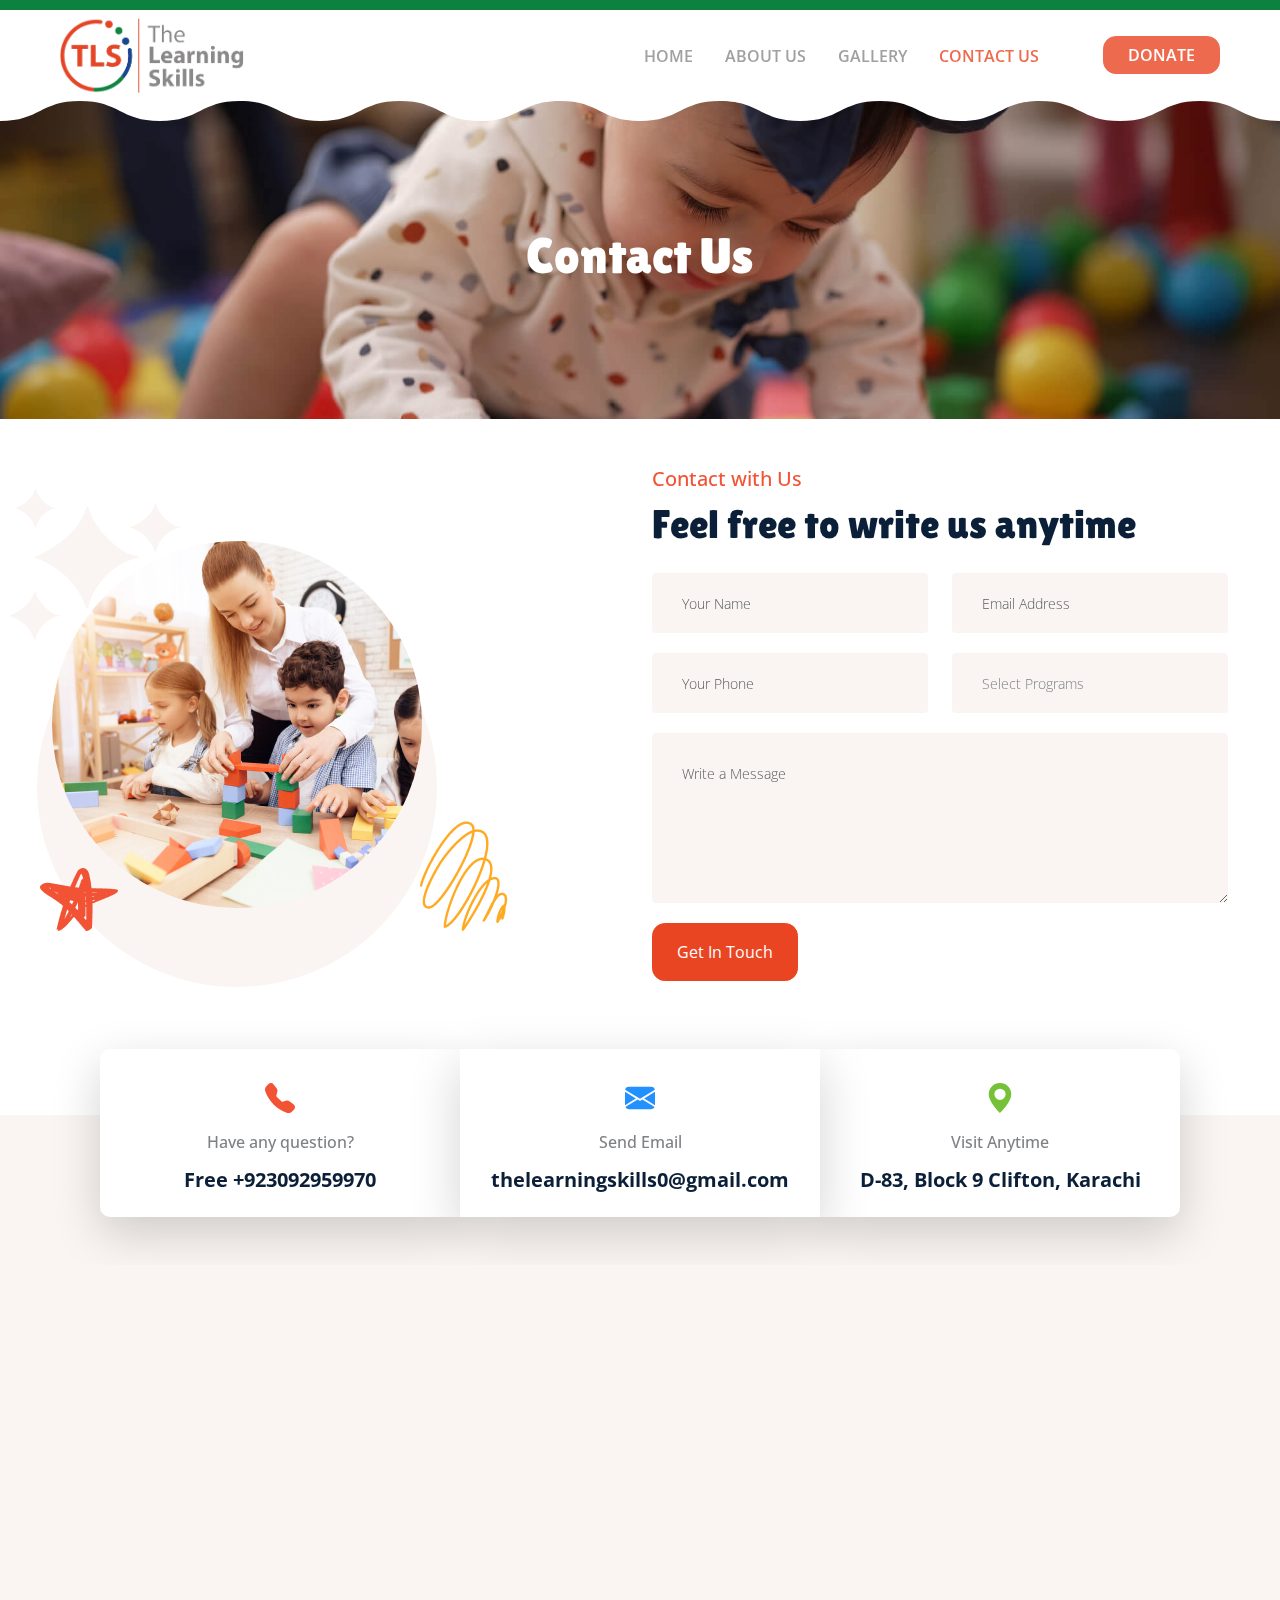
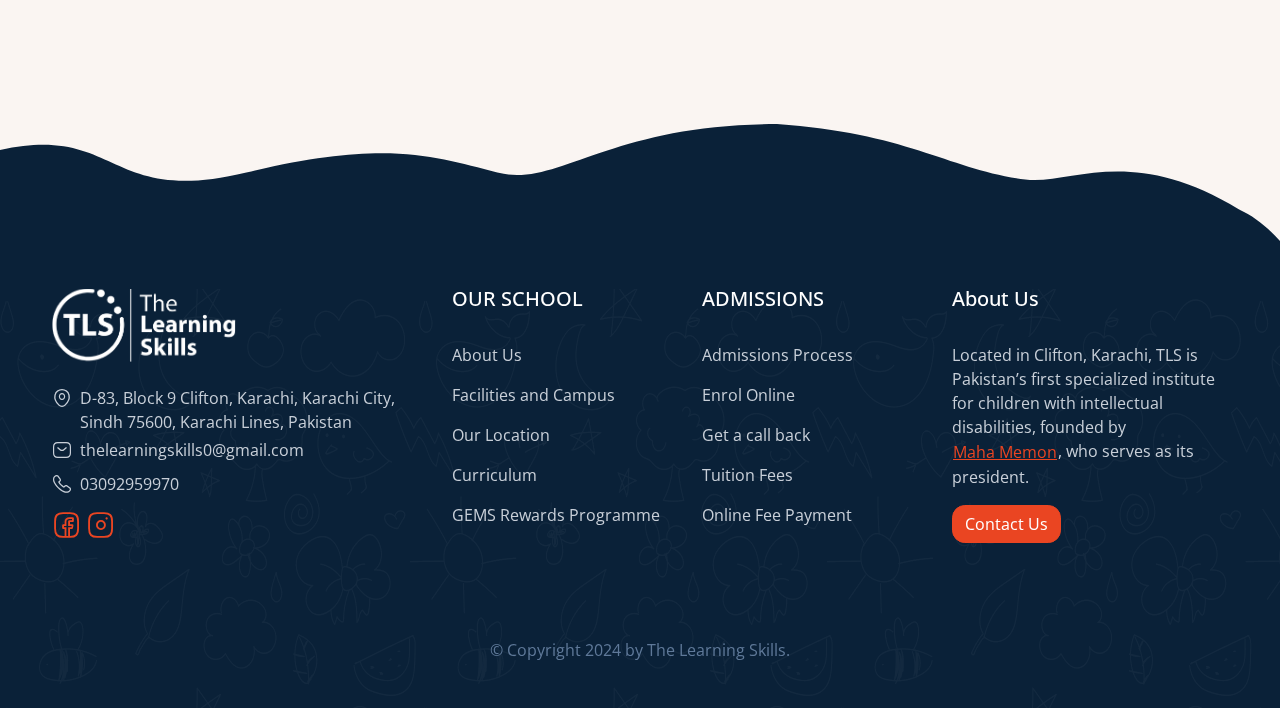
==== commit 861857d0: "updated map location" ====
--- a/contact.html
+++ b/contact.html
@@ -174,7 +174,7 @@
 
   <section class="contact-map position-relative">
     <div class="google-map google-map-contact">
-      <iframe class="map-contact" src="https://www.google.com/maps/embed?pb=!1m17!1m12!1m3!1d3616.7806997971124!2d67.03446607609806!3d24.97357484072061!2m3!1f0!2f0!3f0!3m2!1i1024!2i768!4f13.1!3m2!1m1!2zMjTCsDU4JzI0LjkiTiA2N8KwMDInMTMuNCJF!5e0!3m2!1sen!2s!4v1716667393239!5m2!1sen!2s" width="600" height="450" style="border:0;" allowfullscreen="" loading="lazy" referrerpolicy="no-referrer-when-downgrade"></iframe>
+      <iframe class="map-contact" src="https://www.google.com/maps/embed?pb=!1m18!1m12!1m3!1d3621.1237323687574!2d67.0356208108598!3d24.82544187786022!2m3!1f0!2f0!3f0!3m2!1i1024!2i768!4f13.1!3m3!1m2!1s0x3eb33dd9705d06e7%3A0xc2110be8710e29b7!2sThe%20Learning%20Skills!5e0!3m2!1sen!2sae!4v1725208396005!5m2!1sen!2sae" width="600" height="450" style="border:0;" allowfullscreen="" loading="lazy" referrerpolicy="no-referrer-when-downgrade"></iframe>
 
     </div>
   </section>
